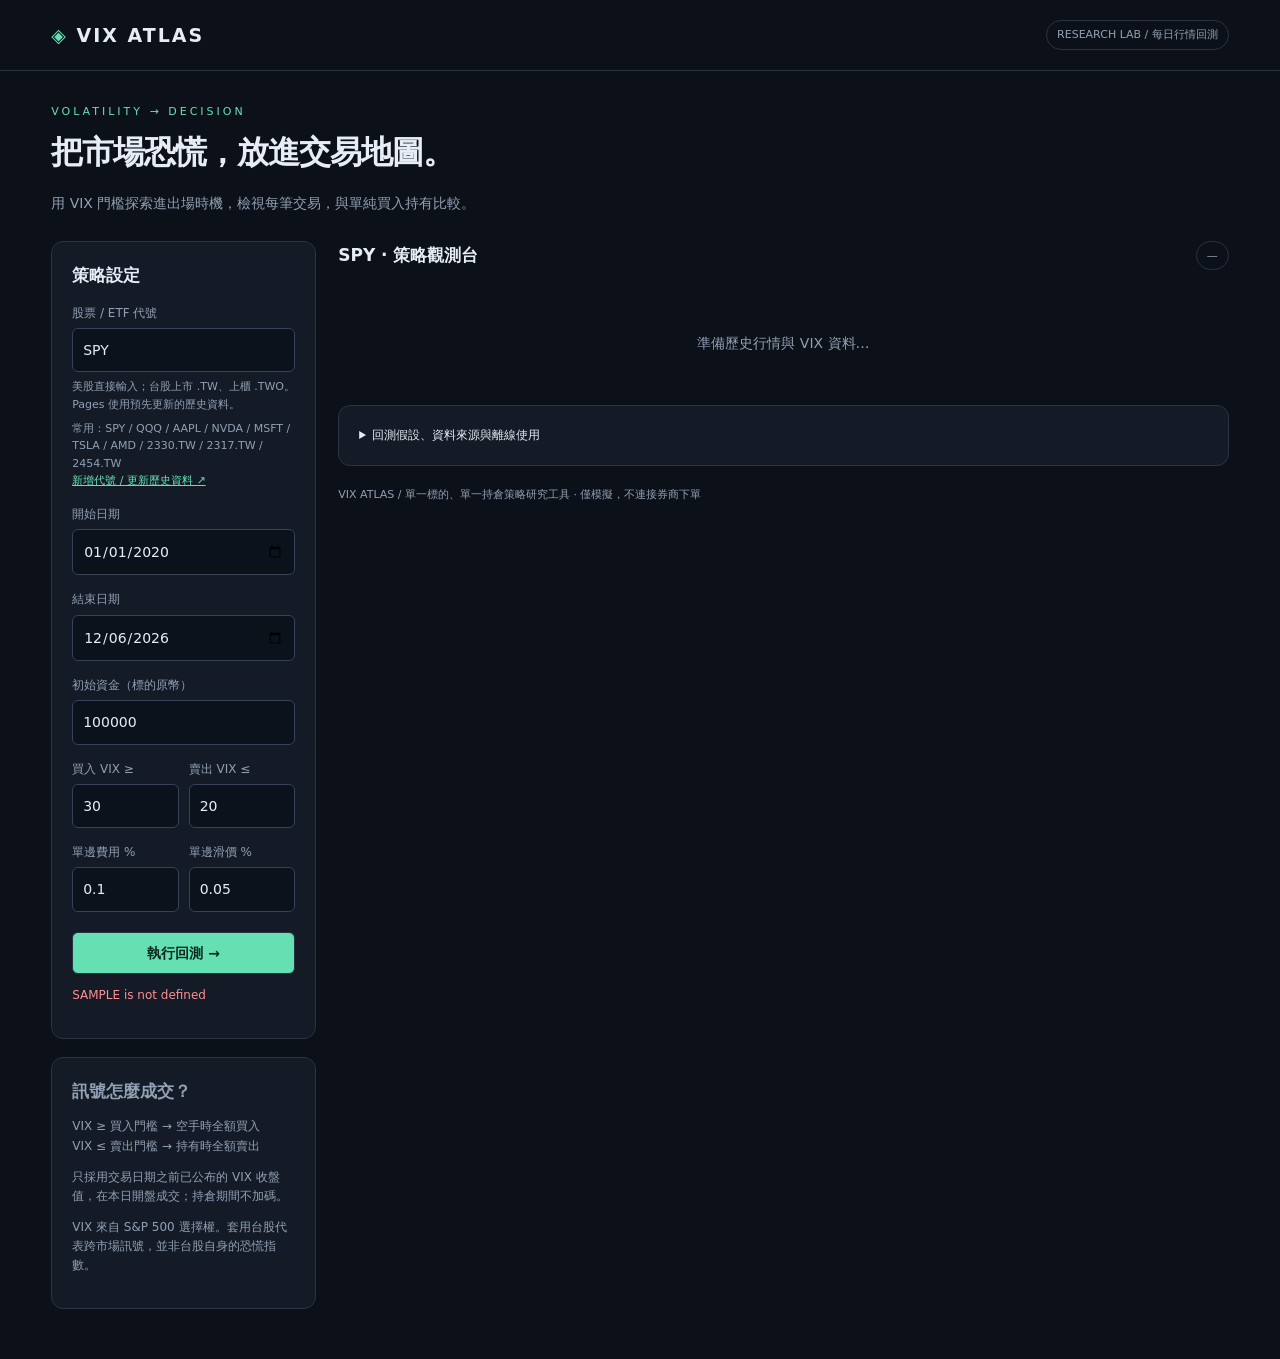
==== page.html @ 4944e96a "Build VIX Atlas with GitHub Pages and market data refresh workflows" ====
<!doctype html>
<html lang="zh-Hant"><head><meta charset="utf-8"><meta name="viewport" content="width=device-width,initial-scale=1"><title>VIX Atlas · 波動率買賣點回測</title>
<style>
:root{--bg:#0c1018;--panel:#141b26;--line:#293343;--text:#e6edf6;--muted:#91a0b5;--green:#65e0b3;--red:#ff8e92;--blue:#85b8ff}*{box-sizing:border-box}body{margin:0;background:var(--bg);color:var(--text);font:14px/1.6 system-ui,-apple-system,"Noto Sans TC",sans-serif}header{border-bottom:1px solid var(--line);padding:20px 4%;display:flex;justify-content:space-between;align-items:center}.brand{font-size:19px;font-weight:750;letter-spacing:2px}.brand b{color:var(--green)}.pill{font-size:11px;padding:5px 10px;border:1px solid var(--line);border-radius:20px;color:var(--muted)}main{max-width:1500px;margin:auto;padding:32px 4%}h1{font-size:32px;letter-spacing:-1px;margin:6px 0}h2{font-size:17px;margin:0}p{color:var(--muted)}.eyebrow{color:var(--green);font-size:11px;letter-spacing:3px}.layout{display:grid;grid-template-columns:265px minmax(0,1fr);gap:22px;margin-top:26px}.layout>*{min-width:0}.panel{background:var(--panel);border:1px solid var(--line);border-radius:12px;padding:20px;margin-bottom:18px}label{display:block;color:var(--muted);font-size:12px;margin:15px 0 5px}input,button{font:inherit}input{width:100%;padding:10px;border:1px solid #364258;border-radius:6px;background:#0c121c;color:var(--text)}input:focus{outline:2px solid var(--green)}button{cursor:pointer;border:1px solid var(--line);border-radius:6px;background:#202b3b;color:var(--text);padding:9px 13px}button:hover{filter:brightness(1.15)}button:disabled{cursor:wait;opacity:.5}.primary{background:var(--green);color:#0a251c;font-weight:750;width:100%;margin-top:20px}.row{display:flex;gap:10px}.row>*{min-width:0;flex:1}.hint{font-size:11px;color:var(--muted);margin-top:6px}.metrics{display:grid;grid-template-columns:repeat(4,1fr);gap:12px}.metric{background:var(--panel);border:1px solid var(--line);border-radius:10px;padding:16px}.metric span{color:var(--muted);font-size:11px}.metric strong{display:block;font-size:25px;font-weight:600}.metric small{color:var(--muted);font-size:10px}.chart{width:100%;height:auto;display:block;overflow:visible}.chart text{fill:var(--muted);font:11px system-ui}.chart .grid{stroke:#263244;stroke-width:1}.chart .line{fill:none;stroke-width:2}.chart-head{display:flex;justify-content:space-between;align-items:center;gap:12px;margin-bottom:12px;flex-wrap:wrap}.legend{font-size:11px;color:var(--muted)}.green{color:var(--green)}.red{color:var(--red)}.blue{color:var(--blue)}#status{font-size:12px;color:var(--muted);margin:12px 0;min-height:20px}#status.error{color:var(--red)}.scroll{overflow:auto}table{width:100%;border-collapse:collapse;font-size:12px;white-space:nowrap}th{text-align:left;font-weight:500;color:var(--muted)}td,th{padding:11px 9px;border-bottom:1px solid var(--line)}.map th,.map td{text-align:center}.map button{width:100%;min-width:65px;font-size:12px;border:none;color:#f2fff9}.details{color:var(--muted);font-size:12px}.details li{margin:7px 0}summary{cursor:pointer;color:var(--text)}.footer{font-size:11px;color:var(--muted);margin:20px 0}.file{display:flex;align-items:center;gap:10px;margin-top:12px}.file input{font-size:11px}#empty{padding:50px 20px;text-align:center;color:var(--muted)}@media(max-width:1000px){.layout{grid-template-columns:225px minmax(0,1fr)}.metrics{grid-template-columns:repeat(2,1fr)}}@media(max-width:700px){main{padding:22px 16px}.layout{grid-template-columns:1fr}header{padding:16px}.metrics{grid-template-columns:repeat(2,1fr)}h1{font-size:26px}.panel{padding:15px}.metric strong{font-size:22px}}
</style></head><body>
<header><div class="brand"><b>◈</b> VIX ATLAS</div><span class="pill">RESEARCH LAB / 每日行情回測</span></header>
<main><div class="eyebrow">VOLATILITY → DECISION</div><h1>把市場恐慌，放進交易地圖。</h1><p>用 VIX 門檻探索進出場時機，檢視每筆交易，與單純買入持有比較。</p>
<div class="layout"><aside><form id="form" class="panel"><h2>策略設定</h2><label for="symbol">股票 / ETF 代號</label><input id="symbol" value="SPY" required maxlength="24" placeholder="AAPL / NVDA / 2330.TW"><div class="hint">美股直接輸入；台股上市 .TW、上櫃 .TWO。Pages 使用預先更新的歷史資料。</div><div class="hint">常用：SPY / QQQ / AAPL / NVDA / MSFT / TSLA / AMD / 2330.TW / 2317.TW / 2454.TW<br><a href="https://github.com/oocami35029287/vix-atlas/actions/workflows/refresh-data.yml" target="_blank" rel="noopener" style="color:var(--green)">新增代號 / 更新歷史資料 ↗</a></div><label for="start">開始日期</label><input type="date" id="start" value="2020-01-01" required><label for="end">結束日期</label><input type="date" id="end" required><label for="capital">初始資金（標的原幣）</label><input type="number" id="capital" value="100000" min="1" step="any" required><div class="row"><div><label for="buy">買入 VIX ≥</label><input type="number" id="buy" value="30" min="1" step="0.5" required></div><div><label for="sell">賣出 VIX ≤</label><input type="number" id="sell" value="20" min="1" step="0.5" required></div></div><div class="row"><div><label for="fee">單邊費用 %</label><input type="number" id="fee" value="0.1" min="0" max="20" step="0.01" required></div><div><label for="slip">單邊滑價 %</label><input type="number" id="slip" value="0.05" min="0" max="20" step="0.01" required></div></div><button class="primary" id="run" type="submit">執行回測 →</button><div id="status" role="status" aria-live="polite">載入預設真實歷史資料…</div></form>
<div class="panel details"><h2>訊號怎麼成交？</h2><p>VIX ≥ 買入門檻 → 空手時全額買入<br>VIX ≤ 賣出門檻 → 持有時全額賣出</p><p>只採用交易日期之前已公布的 VIX 收盤值，在本日開盤成交；持倉期間不加碼。</p><p>VIX 來自 S&P 500 選擇權。套用台股代表跨市場訊號，並非台股自身的恐慌指數。</p></div></aside>
<section><div class="chart-head"><h2 id="heading">SPY · 策略觀測台</h2><span class="pill" id="range">—</span></div><div class="metrics" id="metrics"></div><div id="empty">準備歷史行情與 VIX 資料…</div><div id="results" hidden>
<div class="panel" style="margin-top:18px"><div class="chart-head"><h2>買賣點地圖</h2><span class="legend"><span class="blue">━ 股價</span>　<span class="green">▲ 買入</span>　<span class="red">▼ 賣出</span></span></div><div id="priceChart"></div><div class="hint">游標移至線上或交易標記可查看日期與數值。</div></div>
<div class="panel"><div class="chart-head"><h2>VIX 訊號軌跡</h2><span class="legend">當日開盤可用的前期 VIX · 虛線為進出場門檻</span></div><div id="vixChart"></div></div>
<div class="panel"><div class="chart-head"><h2>資產曲線</h2><span class="legend"><span class="green">━ VIX 策略</span>　<span class="blue">━ 買入持有</span></span></div><div id="equityChart"></div><div id="position" class="hint"></div></div>
<div class="panel"><div class="chart-head"><h2>門檻績效地圖</h2><span class="legend">每格為策略累積報酬 · 點擊套用</span></div><div class="scroll" id="heatmap"></div><p class="hint">列：買入門檻；欄：賣出門檻。這是同一段歷史的參數比較，未做樣本外驗證，不代表未來最佳設定。</p></div>
<div class="panel"><div class="chart-head"><h2>交易明細</h2><div><button id="exportTrades">匯出交易 CSV</button> <button id="exportData">匯出資料 JSON</button></div></div><div class="scroll"><table><thead><tr><th>買入日</th><th>賣出日</th><th>買入成交價</th><th>賣出成交價</th><th>淨損益</th><th>報酬率</th></tr></thead><tbody id="trades"></tbody></table></div></div></div>
<div class="panel details"><details><summary>回測假設、資料來源與離線使用</summary><ul><li>資料來源：Yahoo Finance 日線與 Cboe VIX 歷史收盤值。使用標的原幣計價；不換匯。VIX 超過 7 個日曆日未更新時不產生新交易。</li><li>使用 Yahoo 的拆股調整開盤／收盤價，未計入現金股利再投入。允許零碎股；不模擬整股、交易單位、停牌或漲跌停成交限制。</li><li>費用與滑價在每次買賣扣除。單邊費用為統一費率，未單獨模擬台股賣出交易稅。現金利息為零、不放空、不使用槓桿。</li><li>每日收盤評價資產，最大回撤以初始資金為起點。期末未平倉按最後收盤價估值，未扣假設平倉成本。勝率只計已完成交易。</li><li>買入持有在第一個有效交易日開盤買入，同樣扣買入成本，最後收盤估值。年化報酬以實際日曆日計算，短期結果可能失真。</li><li>不使用當日 VIX 收盤價決定當日開盤買賣。美股與台股均使用日期嚴格早於本日的最新 VIX，跨市場假日採最近已知數值。</li><li>直接開啟 HTML 可回測內建 SPY 真實資料。GitHub Pages 可查詢已建立的代號快照；新增代號須由儲存庫擁有者執行 Refresh market data Actions，填入代號後等待自動部署。資料每日定時更新，非即時行情。未建立的代號也可匯入本系統匯出的 JSON。本機 server.py 則可直接向行情來源查詢。日期超出快照範圍時僅使用實際可用資料。</li><li>歷史回測不是獲利保證；上市存續、資料修訂及參數挑選均可能影響結果。</li></ul><label for="importFile">匯入歷史資料 JSON（本機處理）</label><input id="importFile" type="file" accept=".json,application/json"><div class="hint" id="sourceInfo"></div></details></div>
<div class="footer">VIX ATLAS / 單一標的、單一持倉策略研究工具 · 僅模擬，不連接券商下單</div></section></div></main>
<script>
/* ENGINE_PLACEHOLDER */
/* SAMPLE_PLACEHOLDER */
const $ = id => document.getElementById(id);
const fmt = (v,n=2) => Number(v).toLocaleString('en-US',{maximumFractionDigits:n,minimumFractionDigits:n});
const pct = v => v === null ? '—' : fmt(v*100)+'%';
const esc = v => String(v).replace(/[&<>"']/g,c=>({'&':'&amp;','<':'&lt;','>':'&gt;','"':'&quot;',"'":'&#39;'}[c]));
let currentData = null, lastResult = null, importMode = location.protocol === 'file:';
const pagesMode = location.hostname.endsWith('.github.io');
$('end').value=new Date().toISOString().slice(0,10); $('end').max=$('end').value;
function options(){return {capital:+$('capital').value,buy:+$('buy').value,sell:+$('sell').value,fee:+$('fee').value/100,slip:+$('slip').value/100};}
function status(message,error=false){$('status').textContent=message;$('status').className=error?'error':'';}
function chart(target, rows, series, {events=[],levels=[],height=220}={}){
 const W=980,H=height,L=65,R=18,T=20,B=32, xs=rows.map(r=>r.date);
 const values=series.flatMap(s=>rows.map(r=>r[s.key])).filter(v=>v!==null&&Number.isFinite(v));
 values.push(...levels.map(l=>l.value)); if(!values.length){$(target).textContent='資料不足';return;}
 let lo=Math.min(...values),hi=Math.max(...values); const pad=(hi-lo)*.12||1;lo-=pad;hi+=pad;
 const x=i=>L+i/(rows.length-1)*(W-L-R), y=v=>T+(hi-v)/(hi-lo)*(H-T-B);
 let svg=`<svg class="chart" viewBox="0 0 ${W} ${H}" role="img" aria-label="${esc(target)}">`;
 for(let i=0;i<4;i++){const v=lo+(hi-lo)*i/3;svg+=`<line class="grid" x1="${L}" x2="${W-R}" y1="${y(v)}" y2="${y(v)}"/><text x="${L-8}" y="${y(v)+4}" text-anchor="end">${fmt(v,hi>2000?0:1)}</text>`;}
 for(let i=0;i<5;i++){let idx=Math.round(i/4*(rows.length-1));svg+=`<text x="${x(idx)}" y="${H-7}" text-anchor="middle">${xs[idx]}</text>`;}
 for(const l of levels)svg+=`<line x1="${L}" x2="${W-R}" y1="${y(l.value)}" y2="${y(l.value)}" stroke="${l.color}" stroke-dasharray="5 5" opacity=".6"/>`;
 for(const s of series){let d='',gap=true;rows.forEach((r,i)=>{if(r[s.key]===null||!Number.isFinite(r[s.key])){gap=true;return;}d+=`${gap?'M':'L'}${x(i).toFixed(2)},${y(r[s.key]).toFixed(2)} `;gap=false;});svg+=`<path class="line" stroke="${s.color}" d="${d}"/>`;}
 rows.forEach((r,i)=>{svg+=`<rect x="${x(i)-Math.max(1,(W-L-R)/rows.length/2)}" y="${T}" width="${Math.max(2,(W-L-R)/rows.length)}" height="${H-T-B}" fill="transparent"><title>${esc(r.date+' | '+series.map(s=>s.label+': '+(r[s.key]===null?'無資料':fmt(r[s.key]))).join(' | '))}</title></rect>`;});
 for(const e of events){const i=xs.indexOf(e.date);if(i<0)continue;const px=x(i),py=y(rows[i].close),buy=e.side==='BUY';svg+=`<path d="M ${px} ${py} l -6 ${buy?12:-12} h 12 Z" fill="${buy?'#65e0b3':'#ff8e92'}" stroke="#0c1018"><title>${esc((buy?'買入':'賣出')+' '+e.date+' | 成交 '+fmt(e.price)+' | VIX '+fmt(e.vix)+' ('+e.signalDate+')')}</title></path>`;}
 $(target).innerHTML=svg+'</svg>';
}
function render(){
 if(!currentData)throw Error('尚未載入資料');
 const filtered={...currentData,prices:currentData.prices.filter(p=>p.date >= $('start').value && p.date <= $('end').value)};
 const rows=VixEngine.align(filtered),opt=options(),r=VixEngine.run(rows,opt);lastResult=r;
 $('heading').textContent=currentData.symbol+' · '+currentData.name+' · '+currentData.currency;
 $('range').textContent=rows[0].date+' → '+rows.at(-1).date+' / '+rows.length+' 交易日';
 const metrics=[['策略累積報酬',pct(r.total),'green','期末資產 '+fmt(r.end)+' '+currentData.currency],['買入持有報酬',pct(r.baseline),'blue','相對差異 '+pct(r.total-r.baseline)],['最大回撤',pct(r.mdd),'red','每日收盤資產計算'],['年化報酬',pct(r.cagr),'green','持倉日比例 '+pct(r.exposure)],['已完成交易',String(r.trades.length),'','未平倉 '+(r.entry?'1':'0')+' 筆'],['已完成交易勝率',pct(r.winRate),'','獲利交易 '+r.wins+' 筆'],['買入 / 賣出門檻',opt.buy+' / '+opt.sell,'','VIX 收盤指數'],['單邊成本',pct(opt.fee+opt.slip),'','費用 '+pct(opt.fee)+' + 滑價 '+pct(opt.slip)]];
 $('metrics').innerHTML=metrics.map(([a,b,c,d])=>`<div class="metric"><span>${a}</span><strong class="${c}">${b}</strong><small>${esc(d)}</small></div>`).join('');
 $('empty').hidden=true;$('results').hidden=false;
 chart('priceChart',rows,[{key:'close',color:'#85b8ff',label:'收盤價'}],{events:r.events,height:285});
 chart('vixChart',rows,[{key:'vix',color:'#e5ba79',label:'可用 VIX'}],{levels:[{value:opt.buy,color:'#65e0b3'},{value:opt.sell,color:'#ff8e92'}],height:175});
 chart('equityChart',r.curve,[{key:'equity',color:'#65e0b3',label:'策略資產'},{key:'baseline',color:'#85b8ff',label:'買入持有'}],{height:240});
 $('position').textContent=r.entry?'期末仍持倉：'+r.entry.date+' 買入，按最後收盤估值，未計入已完成交易勝率。':'期末持有現金。';
 $('trades').innerHTML=r.trades.length?r.trades.map(t=>`<tr><td>${t.date}</td><td>${t.exitDate}</td><td>${fmt(t.price)}</td><td>${fmt(t.exitPrice)}</td><td class="${t.pnl>=0?'green':'red'}">${fmt(t.pnl)}</td><td>${pct(t.return)}</td></tr>`).join(''):'<tr><td colspan="6">此期間沒有已完成的買賣交易。</td></tr>';
 const buys=[20,25,30,35,40,45],sells=[12,15,18,20,25];let map='<table class="map"><thead><tr><th>買入 ↓ / 賣出 →</th>'+sells.map(v=>'<th>'+v+'</th>').join('')+'</tr></thead><tbody>';
 for(const b of buys){map+='<tr><th>'+b+'</th>';for(const s of sells){if(b<=s){map+='<td>—</td>';continue;}const a=VixEngine.run(rows,{...opt,buy:b,sell:s});const intensity=Math.min(.7,.13+Math.abs(a.total)*.45);map+=`<td><button type="button" data-buy="${b}" data-sell="${s}" style="background:rgba(${a.total>=0?'32,160,119':'196,61,83'},${intensity})" title="${a.trades.length} 筆完成交易；最大回撤 ${pct(a.mdd)}">${pct(a.total)}</button></td>`;}map+='</tr>';}
 $('heatmap').innerHTML=map+'</tbody></table>';
 $('heatmap').querySelectorAll('button').forEach(b=>b.onclick=()=>{$('buy').value=b.dataset.buy;$('sell').value=b.dataset.sell;render();status('已套用選取門檻；使用相同歷史行情重新計算。');});
 $('sourceInfo').textContent=currentData.source+' · 取得時間 '+currentData.fetchedAt;
 $('range').title='行情取得時間：'+currentData.fetchedAt;
 const missing=rows.filter(r=>r.vix===null).length;
 status('回測完成 · '+rows.length+' 筆股價 · '+r.events.length+' 次成交'+(missing?' · '+missing+' 日無有效 VIX':'')+' · '+(importMode?'內建／匯入資料':pagesMode?'Pages 歷史快照':'線上歷史資料'));
}
async function fetchData(event){
 event?.preventDefault();$('run').disabled=true;
 try{
  if($('start').value >= $('end').value)throw Error('結束日期必須晚於開始日期');
  VixEngine.run([{date:'2020-01-01',open:1,close:1,vix:null},{date:'2020-01-02',open:1,close:1,vix:null}],options());
  if(importMode){if($('symbol').value.toUpperCase().trim()!==currentData?.symbol)throw Error('離線模式請匯入此股票的 JSON，或啟動 server.py 後查詢其他代號。');render();return;}
  status(pagesMode?'正在讀取 GitHub Pages 歷史資料…':'正在取得股票行情與 Cboe VIX…');
  const query=new URLSearchParams({symbol:$('symbol').value.trim(),start:$('start').value,end:$('end').value});
  let symbol=$('symbol').value.trim().toUpperCase();if(/^\d+$/.test(symbol))symbol+='.TW';
  const endpoint=pagesMode?'./data/'+encodeURIComponent(symbol)+'.json':'/api/data?'+query;
  const response=await fetch(endpoint,{signal:AbortSignal.timeout(60000)});
  if(pagesMode&&!response.ok)throw Error('此代號尚無 Pages 資料；請點「新增代號 / 更新歷史資料」，在 GitHub Actions 填入代號執行，完成後重新查詢。');
  const data=await response.json();if(!response.ok||data.error)throw Error(data.error||'查詢失敗');validate(data);currentData=data;render();
 }catch(e){status(e.message||'資料取得失敗',true);$('range').textContent='本次設定未完成；下方保留上次結果';}finally{$('run').disabled=false;}
}
function validate(d){
 if(!d||typeof d.symbol!=='string'||!Array.isArray(d.prices)||!Array.isArray(d.vix)||d.prices.length<2||!d.vix.length)throw Error('JSON 須包含 symbol、prices 與 vix 歷史資料');
 if(d.prices.length>30000||d.vix.length>30000)throw Error('資料筆數過多');
 const validDate=s=>typeof s==='string'&&/^\d{4}-\d{2}-\d{2}$/.test(s)&&Number.isFinite(Date.parse(s));
 for(const p of d.prices)if(!validDate(p.date)||!Number.isFinite(p.open)||!Number.isFinite(p.close)||p.open<=0||p.close<=0)throw Error('股價資料日期或價格無效');
 for(const v of d.vix)if(!validDate(v.date)||!Number.isFinite(v.close)||v.close<=0)throw Error('VIX 資料無效');
 d.prices.sort((a,b)=>a.date.localeCompare(b.date));d.vix.sort((a,b)=>a.date.localeCompare(b.date));
 for(const list of [d.prices,d.vix])if(new Set(list.map(r=>r.date)).size!==list.length)throw Error('資料日期不可重複');
}
function download(text,name,type){const a=document.createElement('a'),u=URL.createObjectURL(new Blob(['\ufeff'+text],{type}));a.href=u;a.download=name;a.click();setTimeout(()=>URL.revokeObjectURL(u),1000);}
$('form').onsubmit=fetchData;
$('exportTrades').onclick=()=>{if(!lastResult)return;const head=['entry_date','exit_date','entry_price','exit_price','net_pnl','net_return'];download([head.join(','),...lastResult.trades.map(t=>[t.date,t.exitDate,t.price,t.exitPrice,t.pnl,t.return].join(','))].join('\n'),'vix-trades.csv','text/csv');};
$('exportData').onclick=()=>{if(currentData)download(JSON.stringify(currentData),currentData.symbol+'-vix.json','application/json');};
$('importFile').onchange=async e=>{try{const f=e.target.files[0];if(!f)return;if(f.size>10000000)throw Error('JSON 檔案不可超過 10 MB');const d=JSON.parse((await f.text()).replace(/^\uFEFF/,''));validate(d);currentData=d;importMode=true;$('symbol').value=d.symbol;$('start').value=d.prices[0].date;$('end').value=d.prices.at(-1).date;render();}catch(e){status(e.message,true);}};
try{validate(SAMPLE);currentData=SAMPLE;$('end').value=SAMPLE.prices.at(-1).date;render();status('已載入 SPY 真實歷史資料；可調整門檻，或輸入其他股票查詢。');}catch(e){status(e.message,true);}
if(pagesMode)fetchData();
</script></body></html>
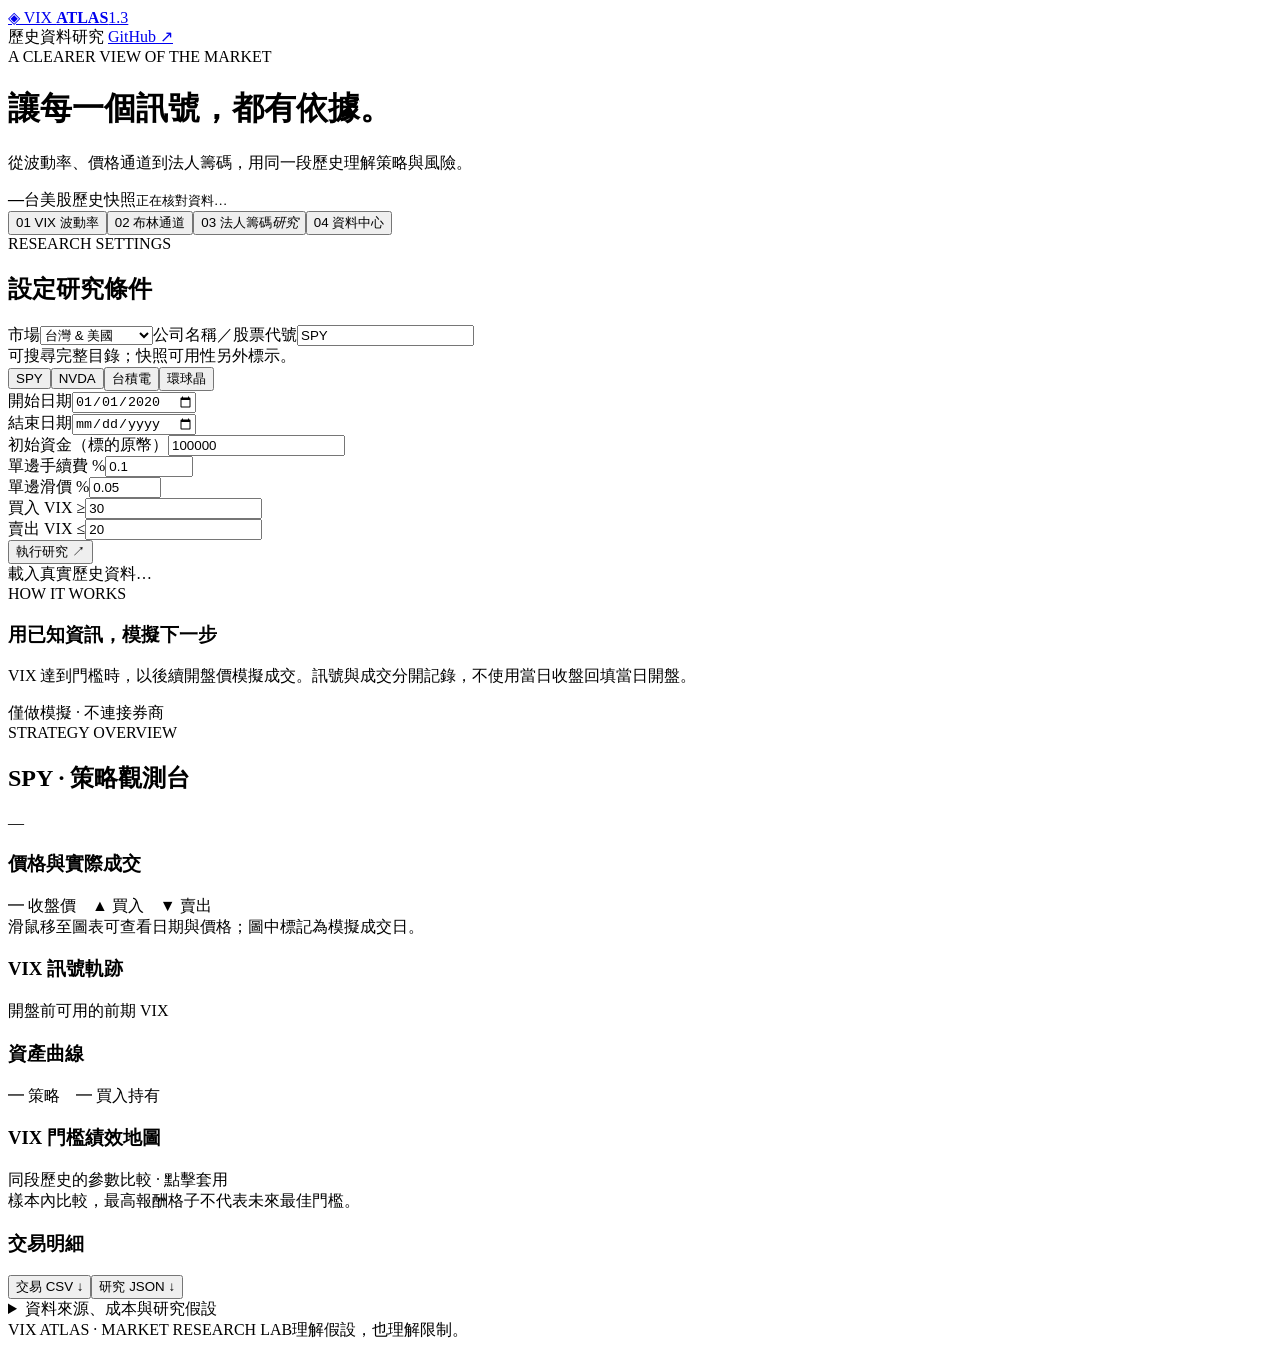
==== commit b0c38008: "Build multi-strategy research dashboard with Bollinger and chip backtests" ====
--- a/page.html
+++ b/page.html
@@ -1,99 +1,26 @@
 <!doctype html>
-<html lang="zh-Hant"><head><meta charset="utf-8"><meta name="viewport" content="width=device-width,initial-scale=1"><title>VIX Atlas · 波動率買賣點回測</title>
-<style>
-:root{--bg:#0c1018;--panel:#141b26;--line:#293343;--text:#e6edf6;--muted:#91a0b5;--green:#65e0b3;--red:#ff8e92;--blue:#85b8ff}*{box-sizing:border-box}body{margin:0;background:var(--bg);color:var(--text);font:14px/1.6 system-ui,-apple-system,"Noto Sans TC",sans-serif}header{border-bottom:1px solid var(--line);padding:20px 4%;display:flex;justify-content:space-between;align-items:center}.brand{font-size:19px;font-weight:750;letter-spacing:2px}.brand b{color:var(--green)}.pill{font-size:11px;padding:5px 10px;border:1px solid var(--line);border-radius:20px;color:var(--muted)}main{max-width:1500px;margin:auto;padding:32px 4%}h1{font-size:32px;letter-spacing:-1px;margin:6px 0}h2{font-size:17px;margin:0}p{color:var(--muted)}.eyebrow{color:var(--green);font-size:11px;letter-spacing:3px}.layout{display:grid;grid-template-columns:265px minmax(0,1fr);gap:22px;margin-top:26px}.layout>*{min-width:0}.panel{background:var(--panel);border:1px solid var(--line);border-radius:12px;padding:20px;margin-bottom:18px}label{display:block;color:var(--muted);font-size:12px;margin:15px 0 5px}input,button{font:inherit}input{width:100%;padding:10px;border:1px solid #364258;border-radius:6px;background:#0c121c;color:var(--text)}input:focus{outline:2px solid var(--green)}button{cursor:pointer;border:1px solid var(--line);border-radius:6px;background:#202b3b;color:var(--text);padding:9px 13px}button:hover{filter:brightness(1.15)}button:disabled{cursor:wait;opacity:.5}.primary{background:var(--green);color:#0a251c;font-weight:750;width:100%;margin-top:20px}.row{display:flex;gap:10px}.row>*{min-width:0;flex:1}.hint{font-size:11px;color:var(--muted);margin-top:6px}.metrics{display:grid;grid-template-columns:repeat(4,1fr);gap:12px}.metric{background:var(--panel);border:1px solid var(--line);border-radius:10px;padding:16px}.metric span{color:var(--muted);font-size:11px}.metric strong{display:block;font-size:25px;font-weight:600}.metric small{color:var(--muted);font-size:10px}.chart{width:100%;height:auto;display:block;overflow:visible}.chart text{fill:var(--muted);font:11px system-ui}.chart .grid{stroke:#263244;stroke-width:1}.chart .line{fill:none;stroke-width:2}.chart-head{display:flex;justify-content:space-between;align-items:center;gap:12px;margin-bottom:12px;flex-wrap:wrap}.legend{font-size:11px;color:var(--muted)}.green{color:var(--green)}.red{color:var(--red)}.blue{color:var(--blue)}#status{font-size:12px;color:var(--muted);margin:12px 0;min-height:20px}#status.error{color:var(--red)}.scroll{overflow:auto}table{width:100%;border-collapse:collapse;font-size:12px;white-space:nowrap}th{text-align:left;font-weight:500;color:var(--muted)}td,th{padding:11px 9px;border-bottom:1px solid var(--line)}.map th,.map td{text-align:center}.map button{width:100%;min-width:65px;font-size:12px;border:none;color:#f2fff9}.details{color:var(--muted);font-size:12px}.details li{margin:7px 0}summary{cursor:pointer;color:var(--text)}.footer{font-size:11px;color:var(--muted);margin:20px 0}.file{display:flex;align-items:center;gap:10px;margin-top:12px}.file input{font-size:11px}#empty{padding:50px 20px;text-align:center;color:var(--muted)}@media(max-width:1000px){.layout{grid-template-columns:225px minmax(0,1fr)}.metrics{grid-template-columns:repeat(2,1fr)}}@media(max-width:700px){main{padding:22px 16px}.layout{grid-template-columns:1fr}header{padding:16px}.metrics{grid-template-columns:repeat(2,1fr)}h1{font-size:26px}.panel{padding:15px}.metric strong{font-size:22px}}
-</style></head><body>
-<header><div class="brand"><b>◈</b> VIX ATLAS</div><span class="pill">RESEARCH LAB / 每日行情回測</span></header>
-<main><div class="eyebrow">VOLATILITY → DECISION</div><h1>把市場恐慌，放進交易地圖。</h1><p>用 VIX 門檻探索進出場時機，檢視每筆交易，與單純買入持有比較。</p>
-<div class="layout"><aside><form id="form" class="panel"><h2>策略設定</h2><label for="symbol">股票 / ETF 代號</label><input id="symbol" value="SPY" required maxlength="24" placeholder="AAPL / NVDA / 2330.TW"><div class="hint">美股直接輸入；台股上市 .TW、上櫃 .TWO。Pages 使用預先更新的歷史資料。</div><div class="hint">常用：SPY / QQQ / AAPL / NVDA / MSFT / TSLA / AMD / 2330.TW / 2317.TW / 2454.TW<br><a href="https://github.com/oocami35029287/vix-atlas/actions/workflows/refresh-data.yml" target="_blank" rel="noopener" style="color:var(--green)">新增代號 / 更新歷史資料 ↗</a></div><label for="start">開始日期</label><input type="date" id="start" value="2020-01-01" required><label for="end">結束日期</label><input type="date" id="end" required><label for="capital">初始資金（標的原幣）</label><input type="number" id="capital" value="100000" min="1" step="any" required><div class="row"><div><label for="buy">買入 VIX ≥</label><input type="number" id="buy" value="30" min="1" step="0.5" required></div><div><label for="sell">賣出 VIX ≤</label><input type="number" id="sell" value="20" min="1" step="0.5" required></div></div><div class="row"><div><label for="fee">單邊費用 %</label><input type="number" id="fee" value="0.1" min="0" max="20" step="0.01" required></div><div><label for="slip">單邊滑價 %</label><input type="number" id="slip" value="0.05" min="0" max="20" step="0.01" required></div></div><button class="primary" id="run" type="submit">執行回測 →</button><div id="status" role="status" aria-live="polite">載入預設真實歷史資料…</div></form>
-<div class="panel details"><h2>訊號怎麼成交？</h2><p>VIX ≥ 買入門檻 → 空手時全額買入<br>VIX ≤ 賣出門檻 → 持有時全額賣出</p><p>只採用交易日期之前已公布的 VIX 收盤值，在本日開盤成交；持倉期間不加碼。</p><p>VIX 來自 S&P 500 選擇權。套用台股代表跨市場訊號，並非台股自身的恐慌指數。</p></div></aside>
-<section><div class="chart-head"><h2 id="heading">SPY · 策略觀測台</h2><span class="pill" id="range">—</span></div><div class="metrics" id="metrics"></div><div id="empty">準備歷史行情與 VIX 資料…</div><div id="results" hidden>
-<div class="panel" style="margin-top:18px"><div class="chart-head"><h2>買賣點地圖</h2><span class="legend"><span class="blue">━ 股價</span>　<span class="green">▲ 買入</span>　<span class="red">▼ 賣出</span></span></div><div id="priceChart"></div><div class="hint">游標移至線上或交易標記可查看日期與數值。</div></div>
-<div class="panel"><div class="chart-head"><h2>VIX 訊號軌跡</h2><span class="legend">當日開盤可用的前期 VIX · 虛線為進出場門檻</span></div><div id="vixChart"></div></div>
-<div class="panel"><div class="chart-head"><h2>資產曲線</h2><span class="legend"><span class="green">━ VIX 策略</span>　<span class="blue">━ 買入持有</span></span></div><div id="equityChart"></div><div id="position" class="hint"></div></div>
-<div class="panel"><div class="chart-head"><h2>門檻績效地圖</h2><span class="legend">每格為策略累積報酬 · 點擊套用</span></div><div class="scroll" id="heatmap"></div><p class="hint">列：買入門檻；欄：賣出門檻。這是同一段歷史的參數比較，未做樣本外驗證，不代表未來最佳設定。</p></div>
-<div class="panel"><div class="chart-head"><h2>交易明細</h2><div><button id="exportTrades">匯出交易 CSV</button> <button id="exportData">匯出資料 JSON</button></div></div><div class="scroll"><table><thead><tr><th>買入日</th><th>賣出日</th><th>買入成交價</th><th>賣出成交價</th><th>淨損益</th><th>報酬率</th></tr></thead><tbody id="trades"></tbody></table></div></div></div>
-<div class="panel details"><details><summary>回測假設、資料來源與離線使用</summary><ul><li>資料來源：Yahoo Finance 日線與 Cboe VIX 歷史收盤值。使用標的原幣計價；不換匯。VIX 超過 7 個日曆日未更新時不產生新交易。</li><li>使用 Yahoo 的拆股調整開盤／收盤價，未計入現金股利再投入。允許零碎股；不模擬整股、交易單位、停牌或漲跌停成交限制。</li><li>費用與滑價在每次買賣扣除。單邊費用為統一費率，未單獨模擬台股賣出交易稅。現金利息為零、不放空、不使用槓桿。</li><li>每日收盤評價資產，最大回撤以初始資金為起點。期末未平倉按最後收盤價估值，未扣假設平倉成本。勝率只計已完成交易。</li><li>買入持有在第一個有效交易日開盤買入，同樣扣買入成本，最後收盤估值。年化報酬以實際日曆日計算，短期結果可能失真。</li><li>不使用當日 VIX 收盤價決定當日開盤買賣。美股與台股均使用日期嚴格早於本日的最新 VIX，跨市場假日採最近已知數值。</li><li>直接開啟 HTML 可回測內建 SPY 真實資料。GitHub Pages 可查詢已建立的代號快照；新增代號須由儲存庫擁有者執行 Refresh market data Actions，填入代號後等待自動部署。資料每日定時更新，非即時行情。未建立的代號也可匯入本系統匯出的 JSON。本機 server.py 則可直接向行情來源查詢。日期超出快照範圍時僅使用實際可用資料。</li><li>歷史回測不是獲利保證；上市存續、資料修訂及參數挑選均可能影響結果。</li></ul><label for="importFile">匯入歷史資料 JSON（本機處理）</label><input id="importFile" type="file" accept=".json,application/json"><div class="hint" id="sourceInfo"></div></details></div>
-<div class="footer">VIX ATLAS / 單一標的、單一持倉策略研究工具 · 僅模擬，不連接券商下單</div></section></div></main>
-<script>
-/* ENGINE_PLACEHOLDER */
+<html lang="zh-Hant"><head><meta charset="utf-8"><meta name="viewport" content="width=device-width,initial-scale=1"><meta name="description" content="VIX、布林通道與台股籌碼策略研究。真實歷史行情、次日開盤模擬、透明交易成本與資料驗證。"><title>VIX Atlas · 交易策略研究室</title><style>/* STYLE_PLACEHOLDER */</style></head>
+<body><header><a class="brand" href="./"><span class="brand-icon">◈</span> VIX <b>ATLAS</b><span class="version">1.3</span></a><div class="header-right"><span class="live-dot"></span> 歷史資料研究 <a href="https://github.com/oocami35029287/vix-atlas" target="_blank" rel="noopener">GitHub ↗</a></div></header>
+<main><div class="intro"><div><div class="eyebrow">A CLEARER VIEW OF THE MARKET</div><h1>讓每一個訊號，都有依據。</h1><p>從波動率、價格通道到法人籌碼，用同一段歷史理解策略與風險。</p></div><div class="coverage"><strong id="snapshotCount">—</strong><span>台美股歷史快照</span><small id="snapshotAsOf">正在核對資料…</small></div></div>
+<nav class="tabs" role="tablist" aria-label="研究策略"><button role="tab" id="tab-vix" aria-controls="workspace" aria-selected="true" data-strategy="vix">01 <span>VIX 波動率</span></button><button role="tab" id="tab-bb" aria-controls="workspace" aria-selected="false" data-strategy="bb" tabindex="-1">02 <span>布林通道</span></button><button role="tab" id="tab-chip" aria-controls="workspace" aria-selected="false" data-strategy="chip" tabindex="-1">03 <span>法人籌碼</span><i>研究</i></button><button role="tab" id="tab-data" aria-controls="workspace" aria-selected="false" data-strategy="data" tabindex="-1">04 <span>資料中心</span></button></nav>
+<div class="layout" id="workspace" role="tabpanel" aria-labelledby="tab-vix"><aside id="sidebar"><form id="form" class="panel"><div class="section-label">RESEARCH SETTINGS</div><h2>設定研究條件</h2><div id="marketControls"><label for="market">市場</label><select id="market"><option value="all">台灣 & 美國</option><option value="TW">台灣上市／上櫃</option><option value="US">美國市場</option></select><label for="symbolSearch">公司名稱／股票代號</label><input id="symbolSearch" list="suggestions" value="SPY" placeholder="台積電 / 2330.TW / Apple" autocomplete="off"><datalist id="suggestions"></datalist><div class="hint" id="symbolHint">可搜尋完整目錄；快照可用性另外標示。</div><div class="quick-picks"><button type="button" data-symbol="SPY">SPY</button><button type="button" data-symbol="NVDA">NVDA</button><button type="button" data-symbol="2330.TW">台積電</button><button type="button" data-symbol="6488.TWO">環球晶</button></div></div>
+<div id="dateControls" class="row"><div><label for="start">開始日期</label><input type="date" id="start" value="2020-01-01" required></div><div><label for="end">結束日期</label><input type="date" id="end" required></div></div>
+<div id="moneyControls"><label for="capital">初始資金（標的原幣）</label><input type="number" id="capital" value="100000" min="1" required><div class="row"><div><label for="fee">單邊手續費 %</label><input type="number" id="fee" value="0.1" min="0" max="20" step="0.0001" required></div><div><label for="slip">單邊滑價 %</label><input type="number" id="slip" value="0.05" min="0" max="20" step="0.01" required></div></div><div id="taxControl" hidden><label for="tax">賣出交易稅 %</label><input type="number" id="tax" value="0" min="0" max="20" step="0.01"></div></div>
+<div id="vixControls"><div class="row"><div><label for="buy">買入 VIX ≥</label><input type="number" id="buy" value="30" min="1" step="0.5" required></div><div><label for="sell">賣出 VIX ≤</label><input type="number" id="sell" value="20" min="1" step="0.5" required></div></div></div>
+<div id="bbControls" hidden><label for="bbMode">布林模式</label><select id="bbMode"><option value="reversion">下軌回歸 → 中軌出場</option><option value="breakout">上軌突破 → 跌破中軌出場</option></select><div class="row"><div><label for="period">計算週期</label><input type="number" id="period" value="20" min="5" max="200" step="1"></div><div><label for="multiplier">標準差倍數</label><input type="number" id="multiplier" value="2" min="0.5" max="4" step="0.1"></div></div></div>
+<div id="chipControls" hidden><label for="chipStrategy">籌碼策略</label><select id="chipStrategy"><option value="S1">S1 · 法人異常動能（1–3 日）</option><option value="S2" selected>S2 · 法人累積／融資背離（3–10 日）</option><option value="S3">S3 · 籌碼中期趨勢（10–30 日）</option></select><label for="holding">固定持有交易日</label><select id="holding"><option value="3">3 日</option><option value="5" selected>5 日</option><option value="10">10 日</option></select><label for="ranking">配置排序</label><select id="ranking"><option value="symbol">固定代號排序 · 基準</option><option value="R1">R1 · 相同 S2 候選排名（5 日）</option></select><div class="hint">同時最多 5 檔，單檔配置上限 20%、同產業 40%。候選資格不隨排名方式改變。</div><label for="chipFile">匯入自己的籌碼資料包</label><input id="chipFile" type="file" accept=".json,application/json"><div class="hint" id="chipModeHint">目前查看六檔歷史彙總研究，非個股即時訊號。</div></div>
+<button class="primary" id="run" type="submit">執行研究 <span>↗</span></button><div id="status" role="status" aria-live="polite">載入真實歷史資料…</div></form>
+<div class="panel explain"><div class="section-label">HOW IT WORKS</div><h3 id="explainTitle">用已知資訊，模擬下一步</h3><p id="explainText">VIX 達到門檻時，以後續開盤價模擬成交。訊號與成交分開記錄，不使用當日收盤回填當日開盤。</p><span class="small-tag">僅做模擬 · 不連接券商</span></div></aside>
+<section id="mainContent"><div class="result-top"><div><div class="section-label" id="resultEyebrow">STRATEGY OVERVIEW</div><h2 id="heading">SPY · 策略觀測台</h2></div><span class="pill" id="range">—</span></div><div id="notice" class="notice" hidden></div><div id="signalCard" class="signal-card" hidden></div><div class="metrics" id="metrics"></div><div id="empty" class="empty" hidden>準備歷史行情…</div><div id="results">
+<div class="panel" id="pricePanel"><div class="chart-head"><h3 id="priceTitle">價格與實際成交</h3><span class="legend" id="priceLegend">━ 收盤價　<span class="green">▲ 買入</span>　<span class="red">▼ 賣出</span></span></div><div id="priceChart"></div><div class="hint" id="priceHint">滑鼠移至圖表可查看日期與價格；圖中標記為模擬成交日。</div></div>
+<div class="panel" id="indicatorPanel"><div class="chart-head"><h3 id="indicatorTitle">VIX 訊號軌跡</h3><span class="legend" id="indicatorLegend">開盤前可用的前期 VIX</span></div><div id="indicatorChart"></div></div>
+<div class="panel"><div class="chart-head"><h3>資產曲線</h3><span class="legend" id="equityLegend"><span class="green">━ 策略</span>　<span class="blue">━ 買入持有</span></span></div><div id="equityChart"></div><div id="position" class="hint"></div></div>
+<div class="panel" id="heatmapPanel"><div class="chart-head"><h3>VIX 門檻績效地圖</h3><span class="legend">同段歷史的參數比較 · 點擊套用</span></div><div class="scroll" id="heatmap"></div><div class="hint">樣本內比較，最高報酬格子不代表未來最佳門檻。</div></div>
+<div class="panel" id="researchPanel" hidden><div class="chart-head"><h3>九組基準 · 完整比較</h3><a class="legend" href="./data/chip_report.json" download>研究彙總 JSON ↓</a></div><div id="baselineGrid" class="baseline-grid"></div><div id="statistics" class="details"></div></div>
+<div class="panel" id="tradePanel"><div class="chart-head"><h3>交易明細</h3><div class="actions"><button id="exportTrades">交易 CSV ↓</button><button id="exportData">研究 JSON ↓</button></div></div><div class="scroll"><table><thead id="tradeHead"></thead><tbody id="trades"></tbody></table></div></div>
+<div class="panel details"><details><summary>資料來源、成本與研究假設</summary><div id="assumptions"></div><p id="sourceInfo"></p><label for="importFile">匯入股價歷史 JSON（只在你的瀏覽器處理）</label><input id="importFile" type="file" accept=".json,application/json"><div class="hint">沿用原格式 symbol、prices、vix；布林策略可只提供股價。日期須依序且不可重複。</div></details></div>
+</div><div id="dataCenter" hidden><div class="panel"><div class="chart-head"><h3>台美股資料目錄</h3><span class="pill" id="catalogCount">—</span></div><p>公司名稱、股票代號與行情快照分開管理。搜尋得到，不代表已有可回測歷史。</p><div class="row"><input id="catalogQuery" aria-label="搜尋資料目錄" placeholder="搜尋台積電、Apple、2330…"><select id="catalogFilter" aria-label="資料篩選"><option value="snapshots">已有歷史快照</option><option value="all">完整目錄</option><option value="TW">台股</option><option value="US">美股</option></select></div><div class="scroll"><table><thead><tr><th>代號／市場</th><th>公司名稱</th><th>類別</th><th>資料截止</th><th>狀態</th></tr></thead><tbody id="catalogRows"></tbody></table></div><button id="moreCatalog" class="load-more">顯示更多</button></div><div class="panel"><h3>資料健康與使用範圍</h3><div id="dataHealth" class="details"></div><p class="details">目前目錄是現存證券清單，不等於包含下市股票的歷史母體。快照清單為人工關注清單，不是熱門排行。每日歷史資料非即時行情。</p><a class="text-link" href="https://github.com/oocami35029287/vix-atlas/actions/workflows/refresh-data.yml" target="_blank" rel="noopener">由儲存庫管理者新增／更新快照 ↗</a></div></div>
+<div class="footer"><span>VIX ATLAS · MARKET RESEARCH LAB</span><span>理解假設，也理解限制。</span></div></section></div></main>
+<script>/* ENGINE_PLACEHOLDER */
 /* SAMPLE_PLACEHOLDER */
-const $ = id => document.getElementById(id);
-const fmt = (v,n=2) => Number(v).toLocaleString('en-US',{maximumFractionDigits:n,minimumFractionDigits:n});
-const pct = v => v === null ? '—' : fmt(v*100)+'%';
-const esc = v => String(v).replace(/[&<>"']/g,c=>({'&':'&amp;','<':'&lt;','>':'&gt;','"':'&quot;',"'":'&#39;'}[c]));
-let currentData = null, lastResult = null, importMode = location.protocol === 'file:';
-const pagesMode = location.hostname.endsWith('.github.io');
-$('end').value=new Date().toISOString().slice(0,10); $('end').max=$('end').value;
-function options(){return {capital:+$('capital').value,buy:+$('buy').value,sell:+$('sell').value,fee:+$('fee').value/100,slip:+$('slip').value/100};}
-function status(message,error=false){$('status').textContent=message;$('status').className=error?'error':'';}
-function chart(target, rows, series, {events=[],levels=[],height=220}={}){
- const W=980,H=height,L=65,R=18,T=20,B=32, xs=rows.map(r=>r.date);
- const values=series.flatMap(s=>rows.map(r=>r[s.key])).filter(v=>v!==null&&Number.isFinite(v));
- values.push(...levels.map(l=>l.value)); if(!values.length){$(target).textContent='資料不足';return;}
- let lo=Math.min(...values),hi=Math.max(...values); const pad=(hi-lo)*.12||1;lo-=pad;hi+=pad;
- const x=i=>L+i/(rows.length-1)*(W-L-R), y=v=>T+(hi-v)/(hi-lo)*(H-T-B);
- let svg=`<svg class="chart" viewBox="0 0 ${W} ${H}" role="img" aria-label="${esc(target)}">`;
- for(let i=0;i<4;i++){const v=lo+(hi-lo)*i/3;svg+=`<line class="grid" x1="${L}" x2="${W-R}" y1="${y(v)}" y2="${y(v)}"/><text x="${L-8}" y="${y(v)+4}" text-anchor="end">${fmt(v,hi>2000?0:1)}</text>`;}
- for(let i=0;i<5;i++){let idx=Math.round(i/4*(rows.length-1));svg+=`<text x="${x(idx)}" y="${H-7}" text-anchor="middle">${xs[idx]}</text>`;}
- for(const l of levels)svg+=`<line x1="${L}" x2="${W-R}" y1="${y(l.value)}" y2="${y(l.value)}" stroke="${l.color}" stroke-dasharray="5 5" opacity=".6"/>`;
- for(const s of series){let d='',gap=true;rows.forEach((r,i)=>{if(r[s.key]===null||!Number.isFinite(r[s.key])){gap=true;return;}d+=`${gap?'M':'L'}${x(i).toFixed(2)},${y(r[s.key]).toFixed(2)} `;gap=false;});svg+=`<path class="line" stroke="${s.color}" d="${d}"/>`;}
- rows.forEach((r,i)=>{svg+=`<rect x="${x(i)-Math.max(1,(W-L-R)/rows.length/2)}" y="${T}" width="${Math.max(2,(W-L-R)/rows.length)}" height="${H-T-B}" fill="transparent"><title>${esc(r.date+' | '+series.map(s=>s.label+': '+(r[s.key]===null?'無資料':fmt(r[s.key]))).join(' | '))}</title></rect>`;});
- for(const e of events){const i=xs.indexOf(e.date);if(i<0)continue;const px=x(i),py=y(rows[i].close),buy=e.side==='BUY';svg+=`<path d="M ${px} ${py} l -6 ${buy?12:-12} h 12 Z" fill="${buy?'#65e0b3':'#ff8e92'}" stroke="#0c1018"><title>${esc((buy?'買入':'賣出')+' '+e.date+' | 成交 '+fmt(e.price)+' | VIX '+fmt(e.vix)+' ('+e.signalDate+')')}</title></path>`;}
- $(target).innerHTML=svg+'</svg>';
-}
-function render(){
- if(!currentData)throw Error('尚未載入資料');
- const filtered={...currentData,prices:currentData.prices.filter(p=>p.date >= $('start').value && p.date <= $('end').value)};
- const rows=VixEngine.align(filtered),opt=options(),r=VixEngine.run(rows,opt);lastResult=r;
- $('heading').textContent=currentData.symbol+' · '+currentData.name+' · '+currentData.currency;
- $('range').textContent=rows[0].date+' → '+rows.at(-1).date+' / '+rows.length+' 交易日';
- const metrics=[['策略累積報酬',pct(r.total),'green','期末資產 '+fmt(r.end)+' '+currentData.currency],['買入持有報酬',pct(r.baseline),'blue','相對差異 '+pct(r.total-r.baseline)],['最大回撤',pct(r.mdd),'red','每日收盤資產計算'],['年化報酬',pct(r.cagr),'green','持倉日比例 '+pct(r.exposure)],['已完成交易',String(r.trades.length),'','未平倉 '+(r.entry?'1':'0')+' 筆'],['已完成交易勝率',pct(r.winRate),'','獲利交易 '+r.wins+' 筆'],['買入 / 賣出門檻',opt.buy+' / '+opt.sell,'','VIX 收盤指數'],['單邊成本',pct(opt.fee+opt.slip),'','費用 '+pct(opt.fee)+' + 滑價 '+pct(opt.slip)]];
- $('metrics').innerHTML=metrics.map(([a,b,c,d])=>`<div class="metric"><span>${a}</span><strong class="${c}">${b}</strong><small>${esc(d)}</small></div>`).join('');
- $('empty').hidden=true;$('results').hidden=false;
- chart('priceChart',rows,[{key:'close',color:'#85b8ff',label:'收盤價'}],{events:r.events,height:285});
- chart('vixChart',rows,[{key:'vix',color:'#e5ba79',label:'可用 VIX'}],{levels:[{value:opt.buy,color:'#65e0b3'},{value:opt.sell,color:'#ff8e92'}],height:175});
- chart('equityChart',r.curve,[{key:'equity',color:'#65e0b3',label:'策略資產'},{key:'baseline',color:'#85b8ff',label:'買入持有'}],{height:240});
- $('position').textContent=r.entry?'期末仍持倉：'+r.entry.date+' 買入，按最後收盤估值，未計入已完成交易勝率。':'期末持有現金。';
- $('trades').innerHTML=r.trades.length?r.trades.map(t=>`<tr><td>${t.date}</td><td>${t.exitDate}</td><td>${fmt(t.price)}</td><td>${fmt(t.exitPrice)}</td><td class="${t.pnl>=0?'green':'red'}">${fmt(t.pnl)}</td><td>${pct(t.return)}</td></tr>`).join(''):'<tr><td colspan="6">此期間沒有已完成的買賣交易。</td></tr>';
- const buys=[20,25,30,35,40,45],sells=[12,15,18,20,25];let map='<table class="map"><thead><tr><th>買入 ↓ / 賣出 →</th>'+sells.map(v=>'<th>'+v+'</th>').join('')+'</tr></thead><tbody>';
- for(const b of buys){map+='<tr><th>'+b+'</th>';for(const s of sells){if(b<=s){map+='<td>—</td>';continue;}const a=VixEngine.run(rows,{...opt,buy:b,sell:s});const intensity=Math.min(.7,.13+Math.abs(a.total)*.45);map+=`<td><button type="button" data-buy="${b}" data-sell="${s}" style="background:rgba(${a.total>=0?'32,160,119':'196,61,83'},${intensity})" title="${a.trades.length} 筆完成交易；最大回撤 ${pct(a.mdd)}">${pct(a.total)}</button></td>`;}map+='</tr>';}
- $('heatmap').innerHTML=map+'</tbody></table>';
- $('heatmap').querySelectorAll('button').forEach(b=>b.onclick=()=>{$('buy').value=b.dataset.buy;$('sell').value=b.dataset.sell;render();status('已套用選取門檻；使用相同歷史行情重新計算。');});
- $('sourceInfo').textContent=currentData.source+' · 取得時間 '+currentData.fetchedAt;
- $('range').title='行情取得時間：'+currentData.fetchedAt;
- const missing=rows.filter(r=>r.vix===null).length;
- status('回測完成 · '+rows.length+' 筆股價 · '+r.events.length+' 次成交'+(missing?' · '+missing+' 日無有效 VIX':'')+' · '+(importMode?'內建／匯入資料':pagesMode?'Pages 歷史快照':'線上歷史資料'));
-}
-async function fetchData(event){
- event?.preventDefault();$('run').disabled=true;
- try{
-  if($('start').value >= $('end').value)throw Error('結束日期必須晚於開始日期');
-  VixEngine.run([{date:'2020-01-01',open:1,close:1,vix:null},{date:'2020-01-02',open:1,close:1,vix:null}],options());
-  if(importMode){if($('symbol').value.toUpperCase().trim()!==currentData?.symbol)throw Error('離線模式請匯入此股票的 JSON，或啟動 server.py 後查詢其他代號。');render();return;}
-  status(pagesMode?'正在讀取 GitHub Pages 歷史資料…':'正在取得股票行情與 Cboe VIX…');
-  const query=new URLSearchParams({symbol:$('symbol').value.trim(),start:$('start').value,end:$('end').value});
-  let symbol=$('symbol').value.trim().toUpperCase();if(/^\d+$/.test(symbol))symbol+='.TW';
-  const endpoint=pagesMode?'./data/'+encodeURIComponent(symbol)+'.json':'/api/data?'+query;
-  const response=await fetch(endpoint,{signal:AbortSignal.timeout(60000)});
-  if(pagesMode&&!response.ok)throw Error('此代號尚無 Pages 資料；請點「新增代號 / 更新歷史資料」，在 GitHub Actions 填入代號執行，完成後重新查詢。');
-  const data=await response.json();if(!response.ok||data.error)throw Error(data.error||'查詢失敗');validate(data);currentData=data;render();
- }catch(e){status(e.message||'資料取得失敗',true);$('range').textContent='本次設定未完成；下方保留上次結果';}finally{$('run').disabled=false;}
-}
-function validate(d){
- if(!d||typeof d.symbol!=='string'||!Array.isArray(d.prices)||!Array.isArray(d.vix)||d.prices.length<2||!d.vix.length)throw Error('JSON 須包含 symbol、prices 與 vix 歷史資料');
- if(d.prices.length>30000||d.vix.length>30000)throw Error('資料筆數過多');
- const validDate=s=>typeof s==='string'&&/^\d{4}-\d{2}-\d{2}$/.test(s)&&Number.isFinite(Date.parse(s));
- for(const p of d.prices)if(!validDate(p.date)||!Number.isFinite(p.open)||!Number.isFinite(p.close)||p.open<=0||p.close<=0)throw Error('股價資料日期或價格無效');
- for(const v of d.vix)if(!validDate(v.date)||!Number.isFinite(v.close)||v.close<=0)throw Error('VIX 資料無效');
- d.prices.sort((a,b)=>a.date.localeCompare(b.date));d.vix.sort((a,b)=>a.date.localeCompare(b.date));
- for(const list of [d.prices,d.vix])if(new Set(list.map(r=>r.date)).size!==list.length)throw Error('資料日期不可重複');
-}
-function download(text,name,type){const a=document.createElement('a'),u=URL.createObjectURL(new Blob(['\ufeff'+text],{type}));a.href=u;a.download=name;a.click();setTimeout(()=>URL.revokeObjectURL(u),1000);}
-$('form').onsubmit=fetchData;
-$('exportTrades').onclick=()=>{if(!lastResult)return;const head=['entry_date','exit_date','entry_price','exit_price','net_pnl','net_return'];download([head.join(','),...lastResult.trades.map(t=>[t.date,t.exitDate,t.price,t.exitPrice,t.pnl,t.return].join(','))].join('\n'),'vix-trades.csv','text/csv');};
-$('exportData').onclick=()=>{if(currentData)download(JSON.stringify(currentData),currentData.symbol+'-vix.json','application/json');};
-$('importFile').onchange=async e=>{try{const f=e.target.files[0];if(!f)return;if(f.size>10000000)throw Error('JSON 檔案不可超過 10 MB');const d=JSON.parse((await f.text()).replace(/^\uFEFF/,''));validate(d);currentData=d;importMode=true;$('symbol').value=d.symbol;$('start').value=d.prices[0].date;$('end').value=d.prices.at(-1).date;render();}catch(e){status(e.message,true);}};
-try{validate(SAMPLE);currentData=SAMPLE;$('end').value=SAMPLE.prices.at(-1).date;render();status('已載入 SPY 真實歷史資料；可調整門檻，或輸入其他股票查詢。');}catch(e){status(e.message,true);}
-if(pagesMode)fetchData();
-</script></body></html>
+/* APP_PLACEHOLDER */</script></body></html>
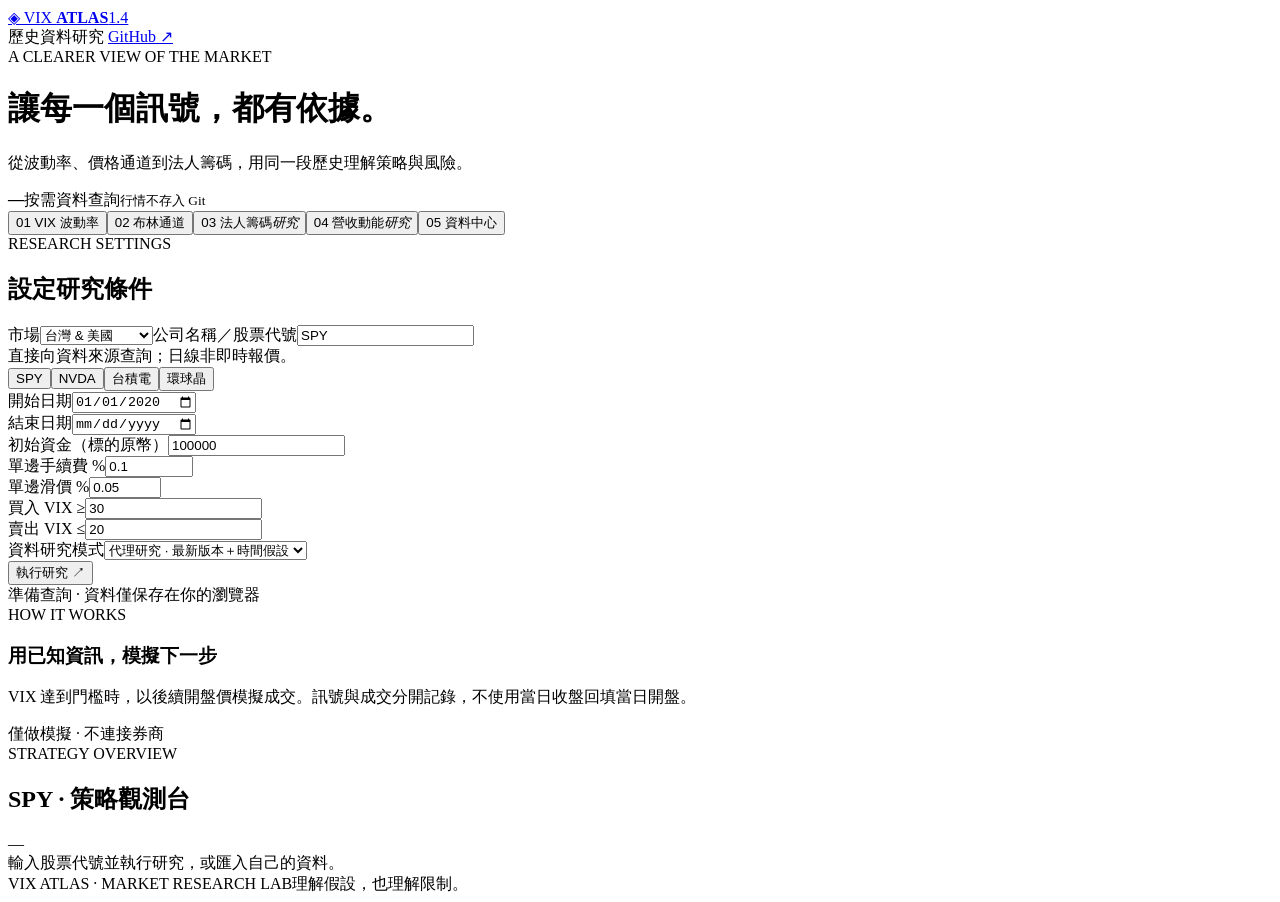
==== commit 51a5bd10: "Implement on-demand data and causal REV-MOM research; deploy code-only Pages" ====
--- a/page.html
+++ b/page.html
@@ -1,26 +1,29 @@
 <!doctype html>
 <html lang="zh-Hant"><head><meta charset="utf-8"><meta name="viewport" content="width=device-width,initial-scale=1"><meta name="description" content="VIX、布林通道與台股籌碼策略研究。真實歷史行情、次日開盤模擬、透明交易成本與資料驗證。"><title>VIX Atlas · 交易策略研究室</title><style>/* STYLE_PLACEHOLDER */</style></head>
-<body><header><a class="brand" href="./"><span class="brand-icon">◈</span> VIX <b>ATLAS</b><span class="version">1.3</span></a><div class="header-right"><span class="live-dot"></span> 歷史資料研究 <a href="https://github.com/oocami35029287/vix-atlas" target="_blank" rel="noopener">GitHub ↗</a></div></header>
-<main><div class="intro"><div><div class="eyebrow">A CLEARER VIEW OF THE MARKET</div><h1>讓每一個訊號，都有依據。</h1><p>從波動率、價格通道到法人籌碼，用同一段歷史理解策略與風險。</p></div><div class="coverage"><strong id="snapshotCount">—</strong><span>台美股歷史快照</span><small id="snapshotAsOf">正在核對資料…</small></div></div>
-<nav class="tabs" role="tablist" aria-label="研究策略"><button role="tab" id="tab-vix" aria-controls="workspace" aria-selected="true" data-strategy="vix">01 <span>VIX 波動率</span></button><button role="tab" id="tab-bb" aria-controls="workspace" aria-selected="false" data-strategy="bb" tabindex="-1">02 <span>布林通道</span></button><button role="tab" id="tab-chip" aria-controls="workspace" aria-selected="false" data-strategy="chip" tabindex="-1">03 <span>法人籌碼</span><i>研究</i></button><button role="tab" id="tab-data" aria-controls="workspace" aria-selected="false" data-strategy="data" tabindex="-1">04 <span>資料中心</span></button></nav>
-<div class="layout" id="workspace" role="tabpanel" aria-labelledby="tab-vix"><aside id="sidebar"><form id="form" class="panel"><div class="section-label">RESEARCH SETTINGS</div><h2>設定研究條件</h2><div id="marketControls"><label for="market">市場</label><select id="market"><option value="all">台灣 & 美國</option><option value="TW">台灣上市／上櫃</option><option value="US">美國市場</option></select><label for="symbolSearch">公司名稱／股票代號</label><input id="symbolSearch" list="suggestions" value="SPY" placeholder="台積電 / 2330.TW / Apple" autocomplete="off"><datalist id="suggestions"></datalist><div class="hint" id="symbolHint">可搜尋完整目錄；快照可用性另外標示。</div><div class="quick-picks"><button type="button" data-symbol="SPY">SPY</button><button type="button" data-symbol="NVDA">NVDA</button><button type="button" data-symbol="2330.TW">台積電</button><button type="button" data-symbol="6488.TWO">環球晶</button></div></div>
+<body><header><a class="brand" href="./"><span class="brand-icon">◈</span> VIX <b>ATLAS</b><span class="version">1.4</span></a><div class="header-right"><span class="live-dot"></span> 歷史資料研究 <a href="https://github.com/oocami35029287/vix-atlas" target="_blank" rel="noopener">GitHub ↗</a></div></header>
+<main><div class="intro"><div><div class="eyebrow">A CLEARER VIEW OF THE MARKET</div><h1>讓每一個訊號，都有依據。</h1><p>從波動率、價格通道到法人籌碼，用同一段歷史理解策略與風險。</p></div><div class="coverage"><strong id="snapshotCount">—</strong><span>按需資料查詢</span><small id="snapshotAsOf">行情不存入 Git</small></div></div>
+<nav class="tabs" role="tablist" aria-label="研究策略"><button role="tab" id="tab-vix" aria-controls="workspace" aria-selected="true" data-strategy="vix">01 <span>VIX 波動率</span></button><button role="tab" id="tab-bb" aria-controls="workspace" aria-selected="false" data-strategy="bb" tabindex="-1">02 <span>布林通道</span></button><button role="tab" id="tab-chip" aria-controls="workspace" aria-selected="false" data-strategy="chip" tabindex="-1">03 <span>法人籌碼</span><i>研究</i></button><button role="tab" id="tab-rev" aria-controls="workspace" aria-selected="false" data-strategy="rev" tabindex="-1">04 <span>營收動能</span><i>研究</i></button><button role="tab" id="tab-data" aria-controls="workspace" aria-selected="false" data-strategy="data" tabindex="-1">05 <span>資料中心</span></button></nav>
+<div class="layout" id="workspace" role="tabpanel" aria-labelledby="tab-vix"><aside id="sidebar"><form id="form" class="panel"><div class="section-label">RESEARCH SETTINGS</div><h2>設定研究條件</h2><div id="marketControls"><label for="market">市場</label><select id="market"><option value="all">台灣 & 美國</option><option value="TW">台灣上市／上櫃</option><option value="US">美國市場</option></select><label for="symbolSearch">公司名稱／股票代號</label><input id="symbolSearch" list="suggestions" value="SPY" placeholder="台積電 / 2330.TW / Apple" autocomplete="off"><datalist id="suggestions"></datalist><div class="hint" id="symbolHint">直接向資料來源查詢；日線非即時報價。</div><div class="quick-picks"><button type="button" data-symbol="SPY">SPY</button><button type="button" data-symbol="NVDA">NVDA</button><button type="button" data-symbol="2330.TW">台積電</button><button type="button" data-symbol="6488.TWO">環球晶</button></div></div>
 <div id="dateControls" class="row"><div><label for="start">開始日期</label><input type="date" id="start" value="2020-01-01" required></div><div><label for="end">結束日期</label><input type="date" id="end" required></div></div>
 <div id="moneyControls"><label for="capital">初始資金（標的原幣）</label><input type="number" id="capital" value="100000" min="1" required><div class="row"><div><label for="fee">單邊手續費 %</label><input type="number" id="fee" value="0.1" min="0" max="20" step="0.0001" required></div><div><label for="slip">單邊滑價 %</label><input type="number" id="slip" value="0.05" min="0" max="20" step="0.01" required></div></div><div id="taxControl" hidden><label for="tax">賣出交易稅 %</label><input type="number" id="tax" value="0" min="0" max="20" step="0.01"></div></div>
 <div id="vixControls"><div class="row"><div><label for="buy">買入 VIX ≥</label><input type="number" id="buy" value="30" min="1" step="0.5" required></div><div><label for="sell">賣出 VIX ≤</label><input type="number" id="sell" value="20" min="1" step="0.5" required></div></div></div>
 <div id="bbControls" hidden><label for="bbMode">布林模式</label><select id="bbMode"><option value="reversion">下軌回歸 → 中軌出場</option><option value="breakout">上軌突破 → 跌破中軌出場</option></select><div class="row"><div><label for="period">計算週期</label><input type="number" id="period" value="20" min="5" max="200" step="1"></div><div><label for="multiplier">標準差倍數</label><input type="number" id="multiplier" value="2" min="0.5" max="4" step="0.1"></div></div></div>
-<div id="chipControls" hidden><label for="chipStrategy">籌碼策略</label><select id="chipStrategy"><option value="S1">S1 · 法人異常動能（1–3 日）</option><option value="S2" selected>S2 · 法人累積／融資背離（3–10 日）</option><option value="S3">S3 · 籌碼中期趨勢（10–30 日）</option></select><label for="holding">固定持有交易日</label><select id="holding"><option value="3">3 日</option><option value="5" selected>5 日</option><option value="10">10 日</option></select><label for="ranking">配置排序</label><select id="ranking"><option value="symbol">固定代號排序 · 基準</option><option value="R1">R1 · 相同 S2 候選排名（5 日）</option></select><div class="hint">同時最多 5 檔，單檔配置上限 20%、同產業 40%。候選資格不隨排名方式改變。</div><label for="chipFile">匯入自己的籌碼資料包</label><input id="chipFile" type="file" accept=".json,application/json"><div class="hint" id="chipModeHint">目前查看六檔歷史彙總研究，非個股即時訊號。</div></div>
-<button class="primary" id="run" type="submit">執行研究 <span>↗</span></button><div id="status" role="status" aria-live="polite">載入真實歷史資料…</div></form>
+<div id="dataControls"><label for="dataMode">資料研究模式</label><select id="dataMode"><option value="proxy">代理研究 · 最新版本＋時間假設</option><option value="latest">最新資料 · 不作歷史公布證明</option><option value="historical_asof">歷史已保存版本 · 不回退最新</option></select><div id="asOfControls" hidden><label for="asOf">資料截至時點（台北時間）</label><input type="datetime-local" id="asOf"></div></div>
+<div id="universeControls" hidden><label for="universe">研究股票（台股，逗號分隔，最多 5 檔）</label><input id="universe" value="2330.TW,2317.TW,2454.TW" autocomplete="off"><div class="hint">固定本次候選母體，資料不完整時停止新排名；已持有部位繼續處理出場。</div><label for="executionMode">成交證據</label><select id="executionMode"><option value="strict">嚴格 · 缺開盤證據不成交</option><option value="daily-proxy">日線代理 · 未建模漲跌停撮合</option></select></div>
+<div id="revControls" hidden><label for="revExecution">資金與交易制度</label><select id="revExecution"><option value="board">大資金整張 · NT$10,000,000</option><option value="odd">十萬元零股 · 需獨立價格／費率證據</option></select><label for="revExit">出場研究</label><select id="revExit"><option value="F20">F20 · 固定持有期（主比較）</option><option value="M30">M30 · ATR／EMA（候選）</option></select><label for="revHolding">F20 持有交易日</label><select id="revHolding"><option value="10">10 · 敏感度</option><option value="20" selected>20 · 主比較</option><option value="30">30 · 敏感度</option></select><label for="revRanking">配置排序</label><select id="revRanking"><option value="weighted">Z／RS20／IFP5 · 50／25／25</option><option value="symbol">相同候選 · 固定代號排序</option></select><label for="revInstitution">機構資料變體</label><select id="revInstitution"><option value="yes">含 IFP5 · 主版本</option><option value="no">無 IFP5 · Z／RS20＝2：1（獨立變體）</option></select><label for="revFile">匯入營收／財報／價格資料包</label><input id="revFile" type="file" accept=".json,application/json"><div class="hint">25 個連續月營收、當時已公布四季財報、五日觀察窗。每月事件只嘗試進場一次。</div></div>
+<div id="chipControls" hidden><label for="chipStrategy">籌碼策略</label><select id="chipStrategy"><option value="S1">S1 · 法人異常動能（1–3 日）</option><option value="S2" selected>S2 · 法人累積／融資背離（3–10 日）</option><option value="S3">S3 · 籌碼中期趨勢（10–30 日）</option></select><label for="holding">固定持有交易日</label><select id="holding"><option value="3">3 日</option><option value="5" selected>5 日</option><option value="10">10 日</option></select><label for="ranking">配置排序</label><select id="ranking"><option value="symbol">固定代號排序 · 基準</option><option value="R1">R1 · 相同 S2 候選排名（5 日）</option></select><div class="hint">同時最多 5 檔，單檔配置上限 20%、同產業 40%。候選資格不隨排名方式改變。</div><label for="chipFile">匯入自己的籌碼資料包</label><input id="chipFile" type="file" accept=".json,application/json"><div class="hint" id="chipModeHint">依指定母體查詢，或匯入本機資料；不提供即時交易訊號。</div></div>
+<button class="primary" id="run" type="submit">執行研究 <span>↗</span></button><div id="status" role="status" aria-live="polite">準備查詢 · 資料僅保存在你的瀏覽器</div></form>
 <div class="panel explain"><div class="section-label">HOW IT WORKS</div><h3 id="explainTitle">用已知資訊，模擬下一步</h3><p id="explainText">VIX 達到門檻時，以後續開盤價模擬成交。訊號與成交分開記錄，不使用當日收盤回填當日開盤。</p><span class="small-tag">僅做模擬 · 不連接券商</span></div></aside>
-<section id="mainContent"><div class="result-top"><div><div class="section-label" id="resultEyebrow">STRATEGY OVERVIEW</div><h2 id="heading">SPY · 策略觀測台</h2></div><span class="pill" id="range">—</span></div><div id="notice" class="notice" hidden></div><div id="signalCard" class="signal-card" hidden></div><div class="metrics" id="metrics"></div><div id="empty" class="empty" hidden>準備歷史行情…</div><div id="results">
+<section id="mainContent"><div class="result-top"><div><div class="section-label" id="resultEyebrow">STRATEGY OVERVIEW</div><h2 id="heading">SPY · 策略觀測台</h2></div><span class="pill" id="range">—</span></div><div id="notice" class="notice" hidden></div><div id="signalCard" class="signal-card" hidden></div><div class="metrics" id="metrics"></div><div id="empty" class="empty">輸入股票代號並執行研究，或匯入自己的資料。</div><div id="results" hidden>
 <div class="panel" id="pricePanel"><div class="chart-head"><h3 id="priceTitle">價格與實際成交</h3><span class="legend" id="priceLegend">━ 收盤價　<span class="green">▲ 買入</span>　<span class="red">▼ 賣出</span></span></div><div id="priceChart"></div><div class="hint" id="priceHint">滑鼠移至圖表可查看日期與價格；圖中標記為模擬成交日。</div></div>
 <div class="panel" id="indicatorPanel"><div class="chart-head"><h3 id="indicatorTitle">VIX 訊號軌跡</h3><span class="legend" id="indicatorLegend">開盤前可用的前期 VIX</span></div><div id="indicatorChart"></div></div>
 <div class="panel"><div class="chart-head"><h3>資產曲線</h3><span class="legend" id="equityLegend"><span class="green">━ 策略</span>　<span class="blue">━ 買入持有</span></span></div><div id="equityChart"></div><div id="position" class="hint"></div></div>
 <div class="panel" id="heatmapPanel"><div class="chart-head"><h3>VIX 門檻績效地圖</h3><span class="legend">同段歷史的參數比較 · 點擊套用</span></div><div class="scroll" id="heatmap"></div><div class="hint">樣本內比較，最高報酬格子不代表未來最佳門檻。</div></div>
-<div class="panel" id="researchPanel" hidden><div class="chart-head"><h3>九組基準 · 完整比較</h3><a class="legend" href="./data/chip_report.json" download>研究彙總 JSON ↓</a></div><div id="baselineGrid" class="baseline-grid"></div><div id="statistics" class="details"></div></div>
+<div class="panel" id="researchPanel" hidden><div class="chart-head"><h3>九組基準 · 完整比較</h3><span class="legend">本次資料版本固定</span></div><div id="baselineGrid" class="baseline-grid"></div><div id="statistics" class="details"></div></div>
 <div class="panel" id="tradePanel"><div class="chart-head"><h3>交易明細</h3><div class="actions"><button id="exportTrades">交易 CSV ↓</button><button id="exportData">研究 JSON ↓</button></div></div><div class="scroll"><table><thead id="tradeHead"></thead><tbody id="trades"></tbody></table></div></div>
 <div class="panel details"><details><summary>資料來源、成本與研究假設</summary><div id="assumptions"></div><p id="sourceInfo"></p><label for="importFile">匯入股價歷史 JSON（只在你的瀏覽器處理）</label><input id="importFile" type="file" accept=".json,application/json"><div class="hint">沿用原格式 symbol、prices、vix；布林策略可只提供股價。日期須依序且不可重複。</div></details></div>
-</div><div id="dataCenter" hidden><div class="panel"><div class="chart-head"><h3>台美股資料目錄</h3><span class="pill" id="catalogCount">—</span></div><p>公司名稱、股票代號與行情快照分開管理。搜尋得到，不代表已有可回測歷史。</p><div class="row"><input id="catalogQuery" aria-label="搜尋資料目錄" placeholder="搜尋台積電、Apple、2330…"><select id="catalogFilter" aria-label="資料篩選"><option value="snapshots">已有歷史快照</option><option value="all">完整目錄</option><option value="TW">台股</option><option value="US">美股</option></select></div><div class="scroll"><table><thead><tr><th>代號／市場</th><th>公司名稱</th><th>類別</th><th>資料截止</th><th>狀態</th></tr></thead><tbody id="catalogRows"></tbody></table></div><button id="moreCatalog" class="load-more">顯示更多</button></div><div class="panel"><h3>資料健康與使用範圍</h3><div id="dataHealth" class="details"></div><p class="details">目前目錄是現存證券清單，不等於包含下市股票的歷史母體。快照清單為人工關注清單，不是熱門排行。每日歷史資料非即時行情。</p><a class="text-link" href="https://github.com/oocami35029287/vix-atlas/actions/workflows/refresh-data.yml" target="_blank" rel="noopener">由儲存庫管理者新增／更新快照 ↗</a></div></div>
+</div><div id="dataCenter" hidden><div class="panel"><div class="chart-head"><h3>台美股資料目錄</h3><span class="pill" id="catalogCount">—</span></div><p>目錄於瀏覽器直接向來源取得。輸入代號即可查詢，無須先建立 Git 快照。</p><div class="row"><input id="catalogQuery" aria-label="搜尋資料目錄" placeholder="搜尋台積電、Apple、2330…"><select id="catalogFilter" aria-label="資料篩選"><option value="all">完整目錄</option><option value="TW">台股</option><option value="US">美股</option></select></div><div class="scroll"><table><thead><tr><th>代號／市場</th><th>公司名稱</th><th>類別</th><th>目錄日期</th><th>查詢方式</th></tr></thead><tbody id="catalogRows"></tbody></table></div><button id="moreCatalog" class="load-more">顯示更多</button></div><div class="panel"><h3>資料健康與使用範圍</h3><div id="dataHealth" class="details"></div><p class="details">現存證券清單不等於包含下市股票的歷史母體。資料保存在目前瀏覽器，不跨裝置同步；清除快取會移除本機歷史版本。每日歷史資料非即時行情。</p><button id="clearCache" type="button">清除本機資料與版本</button> <button id="reloadCatalog" type="button">重新查詢目錄</button> <a class="text-link" href="https://finmind.github.io/Disclaimer/" target="_blank" rel="noopener">來源與個人研究使用範圍 ↗</a></div></div>
 <div class="footer"><span>VIX ATLAS · MARKET RESEARCH LAB</span><span>理解假設，也理解限制。</span></div></section></div></main>
-<script>/* ENGINE_PLACEHOLDER */
-/* SAMPLE_PLACEHOLDER */
+<script>/* BUILD_PLACEHOLDER */
+/* ENGINE_PLACEHOLDER */
 /* APP_PLACEHOLDER */</script></body></html>
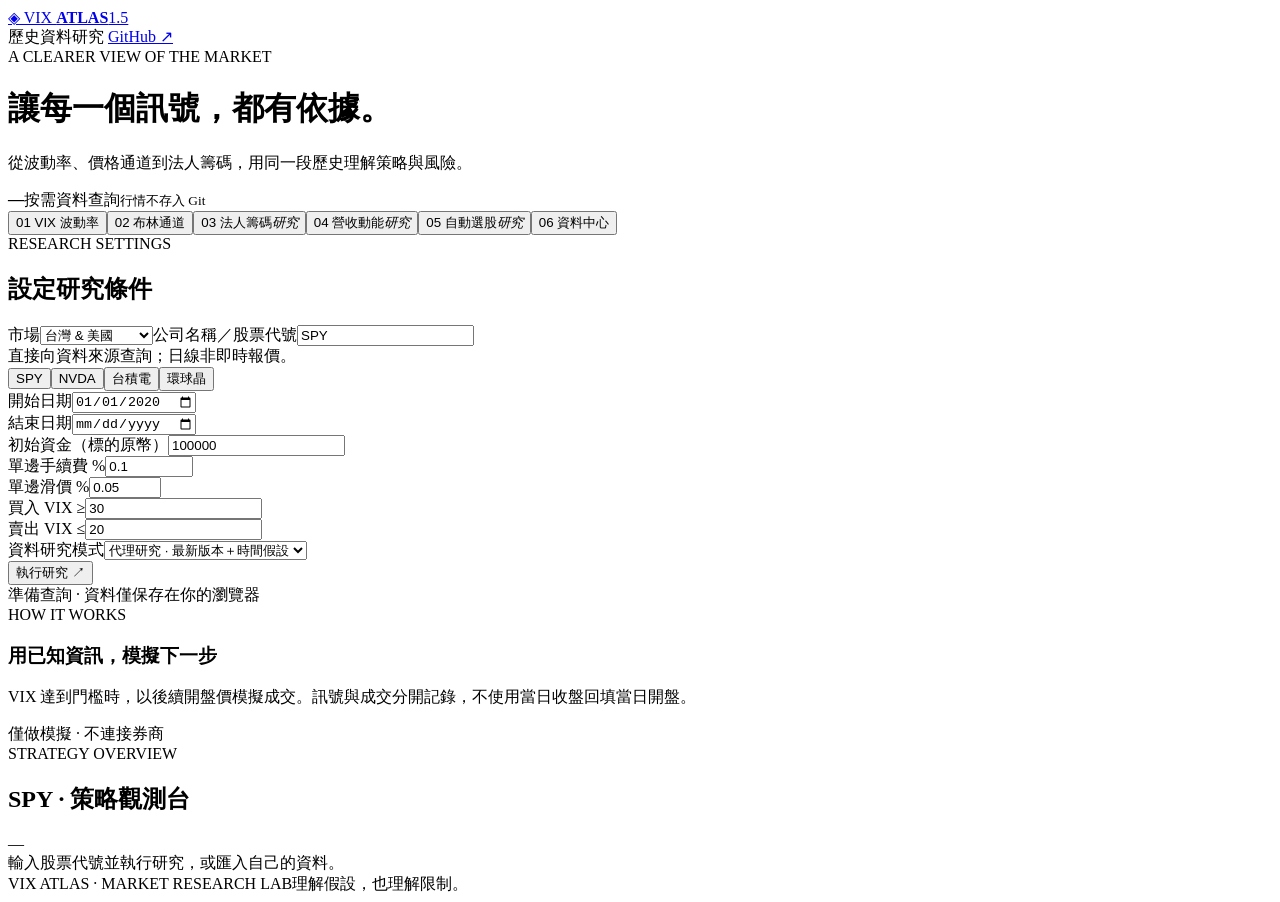
==== commit 4fa92ff4: "Add editable stock slots and bounded four-stage automatic research screening" ====
--- a/page.html
+++ b/page.html
@@ -1,15 +1,16 @@
 <!doctype html>
 <html lang="zh-Hant"><head><meta charset="utf-8"><meta name="viewport" content="width=device-width,initial-scale=1"><meta name="description" content="VIX、布林通道與台股籌碼策略研究。真實歷史行情、次日開盤模擬、透明交易成本與資料驗證。"><title>VIX Atlas · 交易策略研究室</title><style>/* STYLE_PLACEHOLDER */</style></head>
-<body><header><a class="brand" href="./"><span class="brand-icon">◈</span> VIX <b>ATLAS</b><span class="version">1.4</span></a><div class="header-right"><span class="live-dot"></span> 歷史資料研究 <a href="https://github.com/oocami35029287/vix-atlas" target="_blank" rel="noopener">GitHub ↗</a></div></header>
+<body><header><a class="brand" href="./"><span class="brand-icon">◈</span> VIX <b>ATLAS</b><span class="version">1.5</span></a><div class="header-right"><span class="live-dot"></span> 歷史資料研究 <a href="https://github.com/oocami35029287/vix-atlas" target="_blank" rel="noopener">GitHub ↗</a></div></header>
 <main><div class="intro"><div><div class="eyebrow">A CLEARER VIEW OF THE MARKET</div><h1>讓每一個訊號，都有依據。</h1><p>從波動率、價格通道到法人籌碼，用同一段歷史理解策略與風險。</p></div><div class="coverage"><strong id="snapshotCount">—</strong><span>按需資料查詢</span><small id="snapshotAsOf">行情不存入 Git</small></div></div>
-<nav class="tabs" role="tablist" aria-label="研究策略"><button role="tab" id="tab-vix" aria-controls="workspace" aria-selected="true" data-strategy="vix">01 <span>VIX 波動率</span></button><button role="tab" id="tab-bb" aria-controls="workspace" aria-selected="false" data-strategy="bb" tabindex="-1">02 <span>布林通道</span></button><button role="tab" id="tab-chip" aria-controls="workspace" aria-selected="false" data-strategy="chip" tabindex="-1">03 <span>法人籌碼</span><i>研究</i></button><button role="tab" id="tab-rev" aria-controls="workspace" aria-selected="false" data-strategy="rev" tabindex="-1">04 <span>營收動能</span><i>研究</i></button><button role="tab" id="tab-data" aria-controls="workspace" aria-selected="false" data-strategy="data" tabindex="-1">05 <span>資料中心</span></button></nav>
+<nav class="tabs" role="tablist" aria-label="研究策略"><button role="tab" id="tab-vix" aria-controls="workspace" aria-selected="true" data-strategy="vix">01 <span>VIX 波動率</span></button><button role="tab" id="tab-bb" aria-controls="workspace" aria-selected="false" data-strategy="bb" tabindex="-1">02 <span>布林通道</span></button><button role="tab" id="tab-chip" aria-controls="workspace" aria-selected="false" data-strategy="chip" tabindex="-1">03 <span>法人籌碼</span><i>研究</i></button><button role="tab" id="tab-rev" aria-controls="workspace" aria-selected="false" data-strategy="rev" tabindex="-1">04 <span>營收動能</span><i>研究</i></button><button role="tab" id="tab-auto" aria-controls="workspace" aria-selected="false" data-strategy="auto" tabindex="-1">05 <span>自動選股</span><i>研究</i></button><button role="tab" id="tab-data" aria-controls="workspace" aria-selected="false" data-strategy="data" tabindex="-1">06 <span>資料中心</span></button></nav>
 <div class="layout" id="workspace" role="tabpanel" aria-labelledby="tab-vix"><aside id="sidebar"><form id="form" class="panel"><div class="section-label">RESEARCH SETTINGS</div><h2>設定研究條件</h2><div id="marketControls"><label for="market">市場</label><select id="market"><option value="all">台灣 & 美國</option><option value="TW">台灣上市／上櫃</option><option value="US">美國市場</option></select><label for="symbolSearch">公司名稱／股票代號</label><input id="symbolSearch" list="suggestions" value="SPY" placeholder="台積電 / 2330.TW / Apple" autocomplete="off"><datalist id="suggestions"></datalist><div class="hint" id="symbolHint">直接向資料來源查詢；日線非即時報價。</div><div class="quick-picks"><button type="button" data-symbol="SPY">SPY</button><button type="button" data-symbol="NVDA">NVDA</button><button type="button" data-symbol="2330.TW">台積電</button><button type="button" data-symbol="6488.TWO">環球晶</button></div></div>
 <div id="dateControls" class="row"><div><label for="start">開始日期</label><input type="date" id="start" value="2020-01-01" required></div><div><label for="end">結束日期</label><input type="date" id="end" required></div></div>
 <div id="moneyControls"><label for="capital">初始資金（標的原幣）</label><input type="number" id="capital" value="100000" min="1" required><div class="row"><div><label for="fee">單邊手續費 %</label><input type="number" id="fee" value="0.1" min="0" max="20" step="0.0001" required></div><div><label for="slip">單邊滑價 %</label><input type="number" id="slip" value="0.05" min="0" max="20" step="0.01" required></div></div><div id="taxControl" hidden><label for="tax">賣出交易稅 %</label><input type="number" id="tax" value="0" min="0" max="20" step="0.01"></div></div>
 <div id="vixControls"><div class="row"><div><label for="buy">買入 VIX ≥</label><input type="number" id="buy" value="30" min="1" step="0.5" required></div><div><label for="sell">賣出 VIX ≤</label><input type="number" id="sell" value="20" min="1" step="0.5" required></div></div></div>
 <div id="bbControls" hidden><label for="bbMode">布林模式</label><select id="bbMode"><option value="reversion">下軌回歸 → 中軌出場</option><option value="breakout">上軌突破 → 跌破中軌出場</option></select><div class="row"><div><label for="period">計算週期</label><input type="number" id="period" value="20" min="5" max="200" step="1"></div><div><label for="multiplier">標準差倍數</label><input type="number" id="multiplier" value="2" min="0.5" max="4" step="0.1"></div></div></div>
 <div id="dataControls"><label for="dataMode">資料研究模式</label><select id="dataMode"><option value="proxy">代理研究 · 最新版本＋時間假設</option><option value="latest">最新資料 · 不作歷史公布證明</option><option value="historical_asof">歷史已保存版本 · 不回退最新</option></select><div id="asOfControls" hidden><label for="asOf">資料截至時點（台北時間）</label><input type="datetime-local" id="asOf"></div></div>
-<div id="universeControls" hidden><label for="universe">研究股票（台股，逗號分隔，最多 5 檔）</label><input id="universe" value="2330.TW,2317.TW,2454.TW" autocomplete="off"><div class="hint">固定本次候選母體，資料不完整時停止新排名；已持有部位繼續處理出場。</div><label for="executionMode">成交證據</label><select id="executionMode"><option value="strict">嚴格 · 缺開盤證據不成交</option><option value="daily-proxy">日線代理 · 未建模漲跌停撮合</option></select></div>
+<div id="universeControls" hidden><div class="chart-head slot-heading"><label for="selectionMarket">股票清單</label><span class="hint" id="slotCount">3 / 5 格</span></div><select id="selectionMarket" aria-label="股票格市場"><option value="TW">台灣上市／上櫃</option><option value="US">美國 · 手動價格研究</option></select><div id="stockSlots" class="stock-slots"></div><button type="button" id="addSlot" class="load-more">＋ 新增一格</button><div class="hint">每格一檔，可搜尋公司／代號、鎖定與調整順序。格子是研究清單，並不代表已持倉。</div><label for="executionMode">成交證據</label><select id="executionMode"><option value="strict">嚴格 · 缺開盤證據不成交</option><option value="daily-proxy">日線代理 · 未建模漲跌停撮合</option></select></div>
+<div id="autoControls" hidden><label for="poolSource">候選市場／觀察池</label><select id="poolSource"><option value="watchlist">人工研究觀察池 v1 · 最多 20 檔</option><option value="twse">上市 · 固定抽樣觀察池</option><option value="tpex">上櫃 · 固定抽樣觀察池</option><option value="all">上市＋上櫃 · 固定抽樣觀察池</option></select><label for="poolSize">本次掃描候選數（與股票格分開）</label><select id="poolSize"><option value="6">6 檔 · 較快</option><option value="8" selected>8 檔</option><option value="12">12 檔</option><option value="20">20 檔</option><option value="30">30 檔</option></select><label for="targetSlots">最終格數上限</label><select id="targetSlots"><option value="1">1 格</option><option value="2">2 格</option><option value="3" selected>3 格</option><option value="4">4 格</option><option value="5">5 格</option></select><label for="autoInstitution">法人研究變體</label><select id="autoInstitution"><option value="yes">含 IFP5 · 50／25／25 排名</option><option value="no">無 IFP · 獨立 2：1 變體</option></select><label for="autoFile">匯入可重現的完整候選資料包</label><input type="file" id="autoFile" accept=".json,application/json"><div class="hint" id="scanEstimate">依每分鐘 24 次來源預算排隊；不掃描全市場。沒有合格者會保留空格。配置診斷採 NT$10,000,000 整張、單股20%、產業40%，不是成交委託。</div><button type="button" id="cancelScan" hidden>停止本次掃描</button></div>
 <div id="revControls" hidden><label for="revExecution">資金與交易制度</label><select id="revExecution"><option value="board">大資金整張 · NT$10,000,000</option><option value="odd">十萬元零股 · 需獨立價格／費率證據</option></select><label for="revExit">出場研究</label><select id="revExit"><option value="F20">F20 · 固定持有期（主比較）</option><option value="M30">M30 · ATR／EMA（候選）</option></select><label for="revHolding">F20 持有交易日</label><select id="revHolding"><option value="10">10 · 敏感度</option><option value="20" selected>20 · 主比較</option><option value="30">30 · 敏感度</option></select><label for="revRanking">配置排序</label><select id="revRanking"><option value="weighted">Z／RS20／IFP5 · 50／25／25</option><option value="symbol">相同候選 · 固定代號排序</option></select><label for="revInstitution">機構資料變體</label><select id="revInstitution"><option value="yes">含 IFP5 · 主版本</option><option value="no">無 IFP5 · Z／RS20＝2：1（獨立變體）</option></select><label for="revFile">匯入營收／財報／價格資料包</label><input id="revFile" type="file" accept=".json,application/json"><div class="hint">25 個連續月營收、當時已公布四季財報、五日觀察窗。每月事件只嘗試進場一次。</div></div>
 <div id="chipControls" hidden><label for="chipStrategy">籌碼策略</label><select id="chipStrategy"><option value="S1">S1 · 法人異常動能（1–3 日）</option><option value="S2" selected>S2 · 法人累積／融資背離（3–10 日）</option><option value="S3">S3 · 籌碼中期趨勢（10–30 日）</option></select><label for="holding">固定持有交易日</label><select id="holding"><option value="3">3 日</option><option value="5" selected>5 日</option><option value="10">10 日</option></select><label for="ranking">配置排序</label><select id="ranking"><option value="symbol">固定代號排序 · 基準</option><option value="R1">R1 · 相同 S2 候選排名（5 日）</option></select><div class="hint">同時最多 5 檔，單檔配置上限 20%、同產業 40%。候選資格不隨排名方式改變。</div><label for="chipFile">匯入自己的籌碼資料包</label><input id="chipFile" type="file" accept=".json,application/json"><div class="hint" id="chipModeHint">依指定母體查詢，或匯入本機資料；不提供即時交易訊號。</div></div>
 <button class="primary" id="run" type="submit">執行研究 <span>↗</span></button><div id="status" role="status" aria-live="polite">準備查詢 · 資料僅保存在你的瀏覽器</div></form>
@@ -23,6 +24,7 @@
 <div class="panel" id="tradePanel"><div class="chart-head"><h3>交易明細</h3><div class="actions"><button id="exportTrades">交易 CSV ↓</button><button id="exportData">研究 JSON ↓</button></div></div><div class="scroll"><table><thead id="tradeHead"></thead><tbody id="trades"></tbody></table></div></div>
 <div class="panel details"><details><summary>資料來源、成本與研究假設</summary><div id="assumptions"></div><p id="sourceInfo"></p><label for="importFile">匯入股價歷史 JSON（只在你的瀏覽器處理）</label><input id="importFile" type="file" accept=".json,application/json"><div class="hint">沿用原格式 symbol、prices、vix；布林策略可只提供股價。日期須依序且不可重複。</div></details></div>
 </div><div id="dataCenter" hidden><div class="panel"><div class="chart-head"><h3>台美股資料目錄</h3><span class="pill" id="catalogCount">—</span></div><p>目錄於瀏覽器直接向來源取得。輸入代號即可查詢，無須先建立 Git 快照。</p><div class="row"><input id="catalogQuery" aria-label="搜尋資料目錄" placeholder="搜尋台積電、Apple、2330…"><select id="catalogFilter" aria-label="資料篩選"><option value="all">完整目錄</option><option value="TW">台股</option><option value="US">美股</option></select></div><div class="scroll"><table><thead><tr><th>代號／市場</th><th>公司名稱</th><th>類別</th><th>目錄日期</th><th>查詢方式</th></tr></thead><tbody id="catalogRows"></tbody></table></div><button id="moreCatalog" class="load-more">顯示更多</button></div><div class="panel"><h3>資料健康與使用範圍</h3><div id="dataHealth" class="details"></div><p class="details">現存證券清單不等於包含下市股票的歷史母體。資料保存在目前瀏覽器，不跨裝置同步；清除快取會移除本機歷史版本。每日歷史資料非即時行情。</p><button id="clearCache" type="button">清除本機資料與版本</button> <button id="reloadCatalog" type="button">重新查詢目錄</button> <a class="text-link" href="https://finmind.github.io/Disclaimer/" target="_blank" rel="noopener">來源與個人研究使用範圍 ↗</a></div></div>
+<div id="autoPanel" hidden><div class="panel"><div class="section-label">REV-MOM-AUTO · SNAPSHOT RESEARCH</div><h3>先固定候選池，再解釋每一次淘汰。</h3><p>品質 → 營收事件 → 技術突破 → 法人排名。這是指定觀察池的研究候選；與原 F20／M30 回測分開。</p><div id="autoStale" class="notice" hidden>設定或股票格已改變，舊結果僅供查閱；請重新掃描後再套用。</div><div id="scanProgress" role="status" aria-live="polite">選擇市場與候選數，按「掃描並預覽推薦」。</div><div id="scanCounts" class="scan-counts"></div><div id="candidateScope" class="hint"></div></div><div class="panel"><div class="chart-head"><h3>推薦預覽</h3><button type="button" id="exportScreen" disabled>研究紀錄 JSON ↓</button></div><div id="recommendationCards" class="recommendation-cards"><p>尚無本次推薦。手動鎖定會保留；自動只更新明確預覽的未鎖定格。</p></div><div id="replacementPreview" class="details"></div><button type="button" id="applyRecommendations" class="primary" disabled>確認套用預覽清單</button><div class="hint">套用只編輯股票格，不建立委託。名單不足時保留空格；未來不保證有相同表現。</div></div><div class="panel"><div class="chart-head"><h3>候選稽核 · 每層結果與未入選原因</h3></div><div class="scroll"><table><thead><tr><th>股票</th><th>品質</th><th>營收</th><th>技術</th><th>法人</th><th>結果／原因</th></tr></thead><tbody id="screenAudit"><tr><td colspan="6">執行掃描後顯示。</td></tr></tbody></table></div><p class="details">初版品質條件：連續四季淨利為正、同期 TTM 營運現金流為正、正權益且資產大於負債。這些是未驗證研究假設；來源缺漏、期間與會計口徑不符不填零。嚴格資料不足不產生新排名。</p></div></div>
 <div class="footer"><span>VIX ATLAS · MARKET RESEARCH LAB</span><span>理解假設，也理解限制。</span></div></section></div></main>
 <script>/* BUILD_PLACEHOLDER */
 /* ENGINE_PLACEHOLDER */
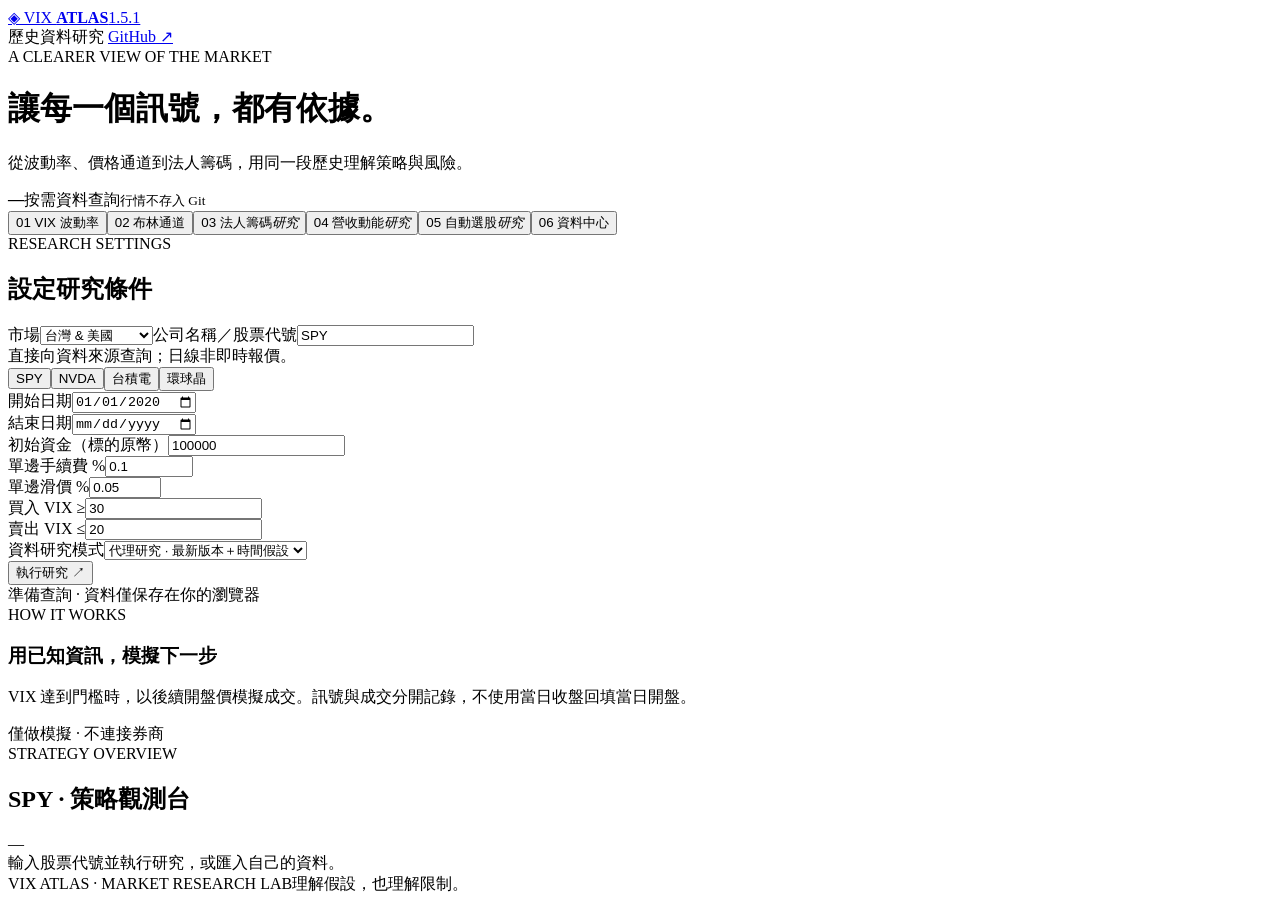
==== commit f84a1a17: "Fix automatic selection transfer to revenue research and preserve empty-result lists" ====
--- a/page.html
+++ b/page.html
@@ -1,6 +1,6 @@
 <!doctype html>
 <html lang="zh-Hant"><head><meta charset="utf-8"><meta name="viewport" content="width=device-width,initial-scale=1"><meta name="description" content="VIX、布林通道與台股籌碼策略研究。真實歷史行情、次日開盤模擬、透明交易成本與資料驗證。"><title>VIX Atlas · 交易策略研究室</title><style>/* STYLE_PLACEHOLDER */</style></head>
-<body><header><a class="brand" href="./"><span class="brand-icon">◈</span> VIX <b>ATLAS</b><span class="version">1.5</span></a><div class="header-right"><span class="live-dot"></span> 歷史資料研究 <a href="https://github.com/oocami35029287/vix-atlas" target="_blank" rel="noopener">GitHub ↗</a></div></header>
+<body><header><a class="brand" href="./"><span class="brand-icon">◈</span> VIX <b>ATLAS</b><span class="version">1.5.1</span></a><div class="header-right"><span class="live-dot"></span> 歷史資料研究 <a href="https://github.com/oocami35029287/vix-atlas" target="_blank" rel="noopener">GitHub ↗</a></div></header>
 <main><div class="intro"><div><div class="eyebrow">A CLEARER VIEW OF THE MARKET</div><h1>讓每一個訊號，都有依據。</h1><p>從波動率、價格通道到法人籌碼，用同一段歷史理解策略與風險。</p></div><div class="coverage"><strong id="snapshotCount">—</strong><span>按需資料查詢</span><small id="snapshotAsOf">行情不存入 Git</small></div></div>
 <nav class="tabs" role="tablist" aria-label="研究策略"><button role="tab" id="tab-vix" aria-controls="workspace" aria-selected="true" data-strategy="vix">01 <span>VIX 波動率</span></button><button role="tab" id="tab-bb" aria-controls="workspace" aria-selected="false" data-strategy="bb" tabindex="-1">02 <span>布林通道</span></button><button role="tab" id="tab-chip" aria-controls="workspace" aria-selected="false" data-strategy="chip" tabindex="-1">03 <span>法人籌碼</span><i>研究</i></button><button role="tab" id="tab-rev" aria-controls="workspace" aria-selected="false" data-strategy="rev" tabindex="-1">04 <span>營收動能</span><i>研究</i></button><button role="tab" id="tab-auto" aria-controls="workspace" aria-selected="false" data-strategy="auto" tabindex="-1">05 <span>自動選股</span><i>研究</i></button><button role="tab" id="tab-data" aria-controls="workspace" aria-selected="false" data-strategy="data" tabindex="-1">06 <span>資料中心</span></button></nav>
 <div class="layout" id="workspace" role="tabpanel" aria-labelledby="tab-vix"><aside id="sidebar"><form id="form" class="panel"><div class="section-label">RESEARCH SETTINGS</div><h2>設定研究條件</h2><div id="marketControls"><label for="market">市場</label><select id="market"><option value="all">台灣 & 美國</option><option value="TW">台灣上市／上櫃</option><option value="US">美國市場</option></select><label for="symbolSearch">公司名稱／股票代號</label><input id="symbolSearch" list="suggestions" value="SPY" placeholder="台積電 / 2330.TW / Apple" autocomplete="off"><datalist id="suggestions"></datalist><div class="hint" id="symbolHint">直接向資料來源查詢；日線非即時報價。</div><div class="quick-picks"><button type="button" data-symbol="SPY">SPY</button><button type="button" data-symbol="NVDA">NVDA</button><button type="button" data-symbol="2330.TW">台積電</button><button type="button" data-symbol="6488.TWO">環球晶</button></div></div>
@@ -9,7 +9,7 @@
 <div id="vixControls"><div class="row"><div><label for="buy">買入 VIX ≥</label><input type="number" id="buy" value="30" min="1" step="0.5" required></div><div><label for="sell">賣出 VIX ≤</label><input type="number" id="sell" value="20" min="1" step="0.5" required></div></div></div>
 <div id="bbControls" hidden><label for="bbMode">布林模式</label><select id="bbMode"><option value="reversion">下軌回歸 → 中軌出場</option><option value="breakout">上軌突破 → 跌破中軌出場</option></select><div class="row"><div><label for="period">計算週期</label><input type="number" id="period" value="20" min="5" max="200" step="1"></div><div><label for="multiplier">標準差倍數</label><input type="number" id="multiplier" value="2" min="0.5" max="4" step="0.1"></div></div></div>
 <div id="dataControls"><label for="dataMode">資料研究模式</label><select id="dataMode"><option value="proxy">代理研究 · 最新版本＋時間假設</option><option value="latest">最新資料 · 不作歷史公布證明</option><option value="historical_asof">歷史已保存版本 · 不回退最新</option></select><div id="asOfControls" hidden><label for="asOf">資料截至時點（台北時間）</label><input type="datetime-local" id="asOf"></div></div>
-<div id="universeControls" hidden><div class="chart-head slot-heading"><label for="selectionMarket">股票清單</label><span class="hint" id="slotCount">3 / 5 格</span></div><select id="selectionMarket" aria-label="股票格市場"><option value="TW">台灣上市／上櫃</option><option value="US">美國 · 手動價格研究</option></select><div id="stockSlots" class="stock-slots"></div><button type="button" id="addSlot" class="load-more">＋ 新增一格</button><div class="hint">每格一檔，可搜尋公司／代號、鎖定與調整順序。格子是研究清單，並不代表已持倉。</div><label for="executionMode">成交證據</label><select id="executionMode"><option value="strict">嚴格 · 缺開盤證據不成交</option><option value="daily-proxy">日線代理 · 未建模漲跌停撮合</option></select></div>
+<div id="universeControls" hidden><div class="chart-head slot-heading"><label for="selectionMarket">股票清單</label><span class="hint" id="slotCount">3 / 5 格</span></div><select id="selectionMarket" aria-label="股票格市場"><option value="TW">台灣上市／上櫃</option><option value="US">美國 · 手動價格研究</option></select><div id="selectionTransfer" class="notice" role="status" hidden></div><div id="stockSlots" class="stock-slots"></div><button type="button" id="addSlot" class="load-more">＋ 新增一格</button><div class="hint">每格一檔，可搜尋公司／代號、鎖定與調整順序。格子是研究清單，並不代表已持倉。</div><label for="executionMode">成交證據</label><select id="executionMode"><option value="strict">嚴格 · 缺開盤證據不成交</option><option value="daily-proxy">日線代理 · 未建模漲跌停撮合</option></select></div>
 <div id="autoControls" hidden><label for="poolSource">候選市場／觀察池</label><select id="poolSource"><option value="watchlist">人工研究觀察池 v1 · 最多 20 檔</option><option value="twse">上市 · 固定抽樣觀察池</option><option value="tpex">上櫃 · 固定抽樣觀察池</option><option value="all">上市＋上櫃 · 固定抽樣觀察池</option></select><label for="poolSize">本次掃描候選數（與股票格分開）</label><select id="poolSize"><option value="6">6 檔 · 較快</option><option value="8" selected>8 檔</option><option value="12">12 檔</option><option value="20">20 檔</option><option value="30">30 檔</option></select><label for="targetSlots">最終格數上限</label><select id="targetSlots"><option value="1">1 格</option><option value="2">2 格</option><option value="3" selected>3 格</option><option value="4">4 格</option><option value="5">5 格</option></select><label for="autoInstitution">法人研究變體</label><select id="autoInstitution"><option value="yes">含 IFP5 · 50／25／25 排名</option><option value="no">無 IFP · 獨立 2：1 變體</option></select><label for="autoFile">匯入可重現的完整候選資料包</label><input type="file" id="autoFile" accept=".json,application/json"><div class="hint" id="scanEstimate">依每分鐘 24 次來源預算排隊；不掃描全市場。沒有合格者會保留空格。配置診斷採 NT$10,000,000 整張、單股20%、產業40%，不是成交委託。</div><button type="button" id="cancelScan" hidden>停止本次掃描</button></div>
 <div id="revControls" hidden><label for="revExecution">資金與交易制度</label><select id="revExecution"><option value="board">大資金整張 · NT$10,000,000</option><option value="odd">十萬元零股 · 需獨立價格／費率證據</option></select><label for="revExit">出場研究</label><select id="revExit"><option value="F20">F20 · 固定持有期（主比較）</option><option value="M30">M30 · ATR／EMA（候選）</option></select><label for="revHolding">F20 持有交易日</label><select id="revHolding"><option value="10">10 · 敏感度</option><option value="20" selected>20 · 主比較</option><option value="30">30 · 敏感度</option></select><label for="revRanking">配置排序</label><select id="revRanking"><option value="weighted">Z／RS20／IFP5 · 50／25／25</option><option value="symbol">相同候選 · 固定代號排序</option></select><label for="revInstitution">機構資料變體</label><select id="revInstitution"><option value="yes">含 IFP5 · 主版本</option><option value="no">無 IFP5 · Z／RS20＝2：1（獨立變體）</option></select><label for="revFile">匯入營收／財報／價格資料包</label><input id="revFile" type="file" accept=".json,application/json"><div class="hint">25 個連續月營收、當時已公布四季財報、五日觀察窗。每月事件只嘗試進場一次。</div></div>
 <div id="chipControls" hidden><label for="chipStrategy">籌碼策略</label><select id="chipStrategy"><option value="S1">S1 · 法人異常動能（1–3 日）</option><option value="S2" selected>S2 · 法人累積／融資背離（3–10 日）</option><option value="S3">S3 · 籌碼中期趨勢（10–30 日）</option></select><label for="holding">固定持有交易日</label><select id="holding"><option value="3">3 日</option><option value="5" selected>5 日</option><option value="10">10 日</option></select><label for="ranking">配置排序</label><select id="ranking"><option value="symbol">固定代號排序 · 基準</option><option value="R1">R1 · 相同 S2 候選排名（5 日）</option></select><div class="hint">同時最多 5 檔，單檔配置上限 20%、同產業 40%。候選資格不隨排名方式改變。</div><label for="chipFile">匯入自己的籌碼資料包</label><input id="chipFile" type="file" accept=".json,application/json"><div class="hint" id="chipModeHint">依指定母體查詢，或匯入本機資料；不提供即時交易訊號。</div></div>
@@ -24,7 +24,7 @@
 <div class="panel" id="tradePanel"><div class="chart-head"><h3>交易明細</h3><div class="actions"><button id="exportTrades">交易 CSV ↓</button><button id="exportData">研究 JSON ↓</button></div></div><div class="scroll"><table><thead id="tradeHead"></thead><tbody id="trades"></tbody></table></div></div>
 <div class="panel details"><details><summary>資料來源、成本與研究假設</summary><div id="assumptions"></div><p id="sourceInfo"></p><label for="importFile">匯入股價歷史 JSON（只在你的瀏覽器處理）</label><input id="importFile" type="file" accept=".json,application/json"><div class="hint">沿用原格式 symbol、prices、vix；布林策略可只提供股價。日期須依序且不可重複。</div></details></div>
 </div><div id="dataCenter" hidden><div class="panel"><div class="chart-head"><h3>台美股資料目錄</h3><span class="pill" id="catalogCount">—</span></div><p>目錄於瀏覽器直接向來源取得。輸入代號即可查詢，無須先建立 Git 快照。</p><div class="row"><input id="catalogQuery" aria-label="搜尋資料目錄" placeholder="搜尋台積電、Apple、2330…"><select id="catalogFilter" aria-label="資料篩選"><option value="all">完整目錄</option><option value="TW">台股</option><option value="US">美股</option></select></div><div class="scroll"><table><thead><tr><th>代號／市場</th><th>公司名稱</th><th>類別</th><th>目錄日期</th><th>查詢方式</th></tr></thead><tbody id="catalogRows"></tbody></table></div><button id="moreCatalog" class="load-more">顯示更多</button></div><div class="panel"><h3>資料健康與使用範圍</h3><div id="dataHealth" class="details"></div><p class="details">現存證券清單不等於包含下市股票的歷史母體。資料保存在目前瀏覽器，不跨裝置同步；清除快取會移除本機歷史版本。每日歷史資料非即時行情。</p><button id="clearCache" type="button">清除本機資料與版本</button> <button id="reloadCatalog" type="button">重新查詢目錄</button> <a class="text-link" href="https://finmind.github.io/Disclaimer/" target="_blank" rel="noopener">來源與個人研究使用範圍 ↗</a></div></div>
-<div id="autoPanel" hidden><div class="panel"><div class="section-label">REV-MOM-AUTO · SNAPSHOT RESEARCH</div><h3>先固定候選池，再解釋每一次淘汰。</h3><p>品質 → 營收事件 → 技術突破 → 法人排名。這是指定觀察池的研究候選；與原 F20／M30 回測分開。</p><div id="autoStale" class="notice" hidden>設定或股票格已改變，舊結果僅供查閱；請重新掃描後再套用。</div><div id="scanProgress" role="status" aria-live="polite">選擇市場與候選數，按「掃描並預覽推薦」。</div><div id="scanCounts" class="scan-counts"></div><div id="candidateScope" class="hint"></div></div><div class="panel"><div class="chart-head"><h3>推薦預覽</h3><button type="button" id="exportScreen" disabled>研究紀錄 JSON ↓</button></div><div id="recommendationCards" class="recommendation-cards"><p>尚無本次推薦。手動鎖定會保留；自動只更新明確預覽的未鎖定格。</p></div><div id="replacementPreview" class="details"></div><button type="button" id="applyRecommendations" class="primary" disabled>確認套用預覽清單</button><div class="hint">套用只編輯股票格，不建立委託。名單不足時保留空格；未來不保證有相同表現。</div></div><div class="panel"><div class="chart-head"><h3>候選稽核 · 每層結果與未入選原因</h3></div><div class="scroll"><table><thead><tr><th>股票</th><th>品質</th><th>營收</th><th>技術</th><th>法人</th><th>結果／原因</th></tr></thead><tbody id="screenAudit"><tr><td colspan="6">執行掃描後顯示。</td></tr></tbody></table></div><p class="details">初版品質條件：連續四季淨利為正、同期 TTM 營運現金流為正、正權益且資產大於負債。這些是未驗證研究假設；來源缺漏、期間與會計口徑不符不填零。嚴格資料不足不產生新排名。</p></div></div>
+<div id="autoPanel" hidden><div class="panel"><div class="section-label">REV-MOM-AUTO · SNAPSHOT RESEARCH</div><h3>先固定候選池，再解釋每一次淘汰。</h3><p>品質 → 營收事件 → 技術突破 → 法人排名。這是指定觀察池的研究候選；與原 F20／M30 回測分開。</p><div id="autoStale" class="notice" hidden>設定或股票格已改變，舊結果僅供查閱；請重新掃描後再套用。</div><div id="scanProgress" role="status" aria-live="polite">選擇市場與候選數，按「掃描並預覽推薦」。</div><div id="scanCounts" class="scan-counts"></div><div id="candidateScope" class="hint"></div></div><div class="panel"><div class="chart-head"><h3>推薦預覽</h3><button type="button" id="exportScreen" disabled>研究紀錄 JSON ↓</button></div><div id="recommendationCards" class="recommendation-cards"><p>尚無本次推薦。手動鎖定會保留；自動只更新明確預覽的未鎖定格。</p></div><div id="replacementPreview" class="details"></div><button type="button" id="applyRecommendations" class="primary" disabled>確認套用並前往營收動能</button><div class="hint">套用只編輯股票格，不建立委託。名單不足時保留空格；未來不保證有相同表現。</div></div><div class="panel"><div class="chart-head"><h3>候選稽核 · 每層結果與未入選原因</h3></div><div class="scroll"><table><thead><tr><th>股票</th><th>品質</th><th>營收</th><th>技術</th><th>法人</th><th>結果／原因</th></tr></thead><tbody id="screenAudit"><tr><td colspan="6">執行掃描後顯示。</td></tr></tbody></table></div><p class="details">初版品質條件：連續四季淨利為正、同期 TTM 營運現金流為正、正權益且資產大於負債。這些是未驗證研究假設；來源缺漏、期間與會計口徑不符不填零。嚴格資料不足不產生新排名。</p></div></div>
 <div class="footer"><span>VIX ATLAS · MARKET RESEARCH LAB</span><span>理解假設，也理解限制。</span></div></section></div></main>
 <script>/* BUILD_PLACEHOLDER */
 /* ENGINE_PLACEHOLDER */
